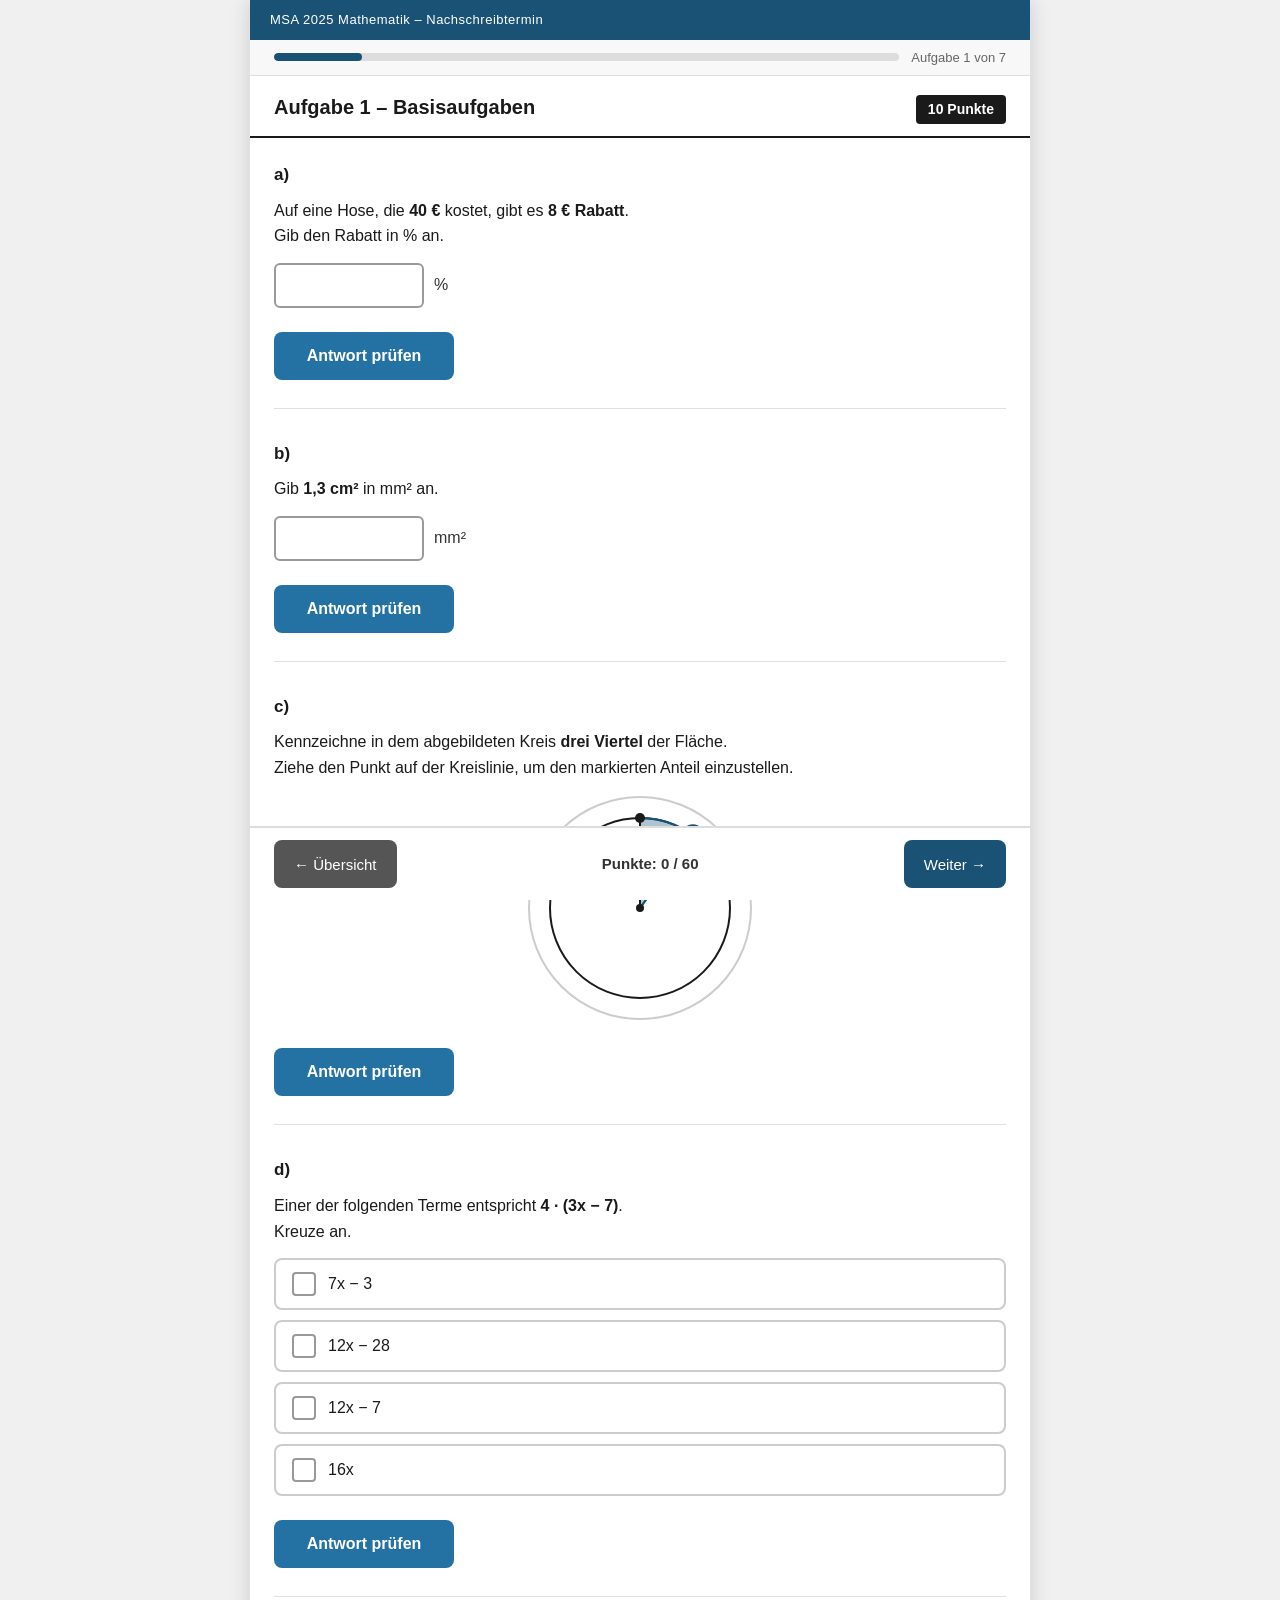
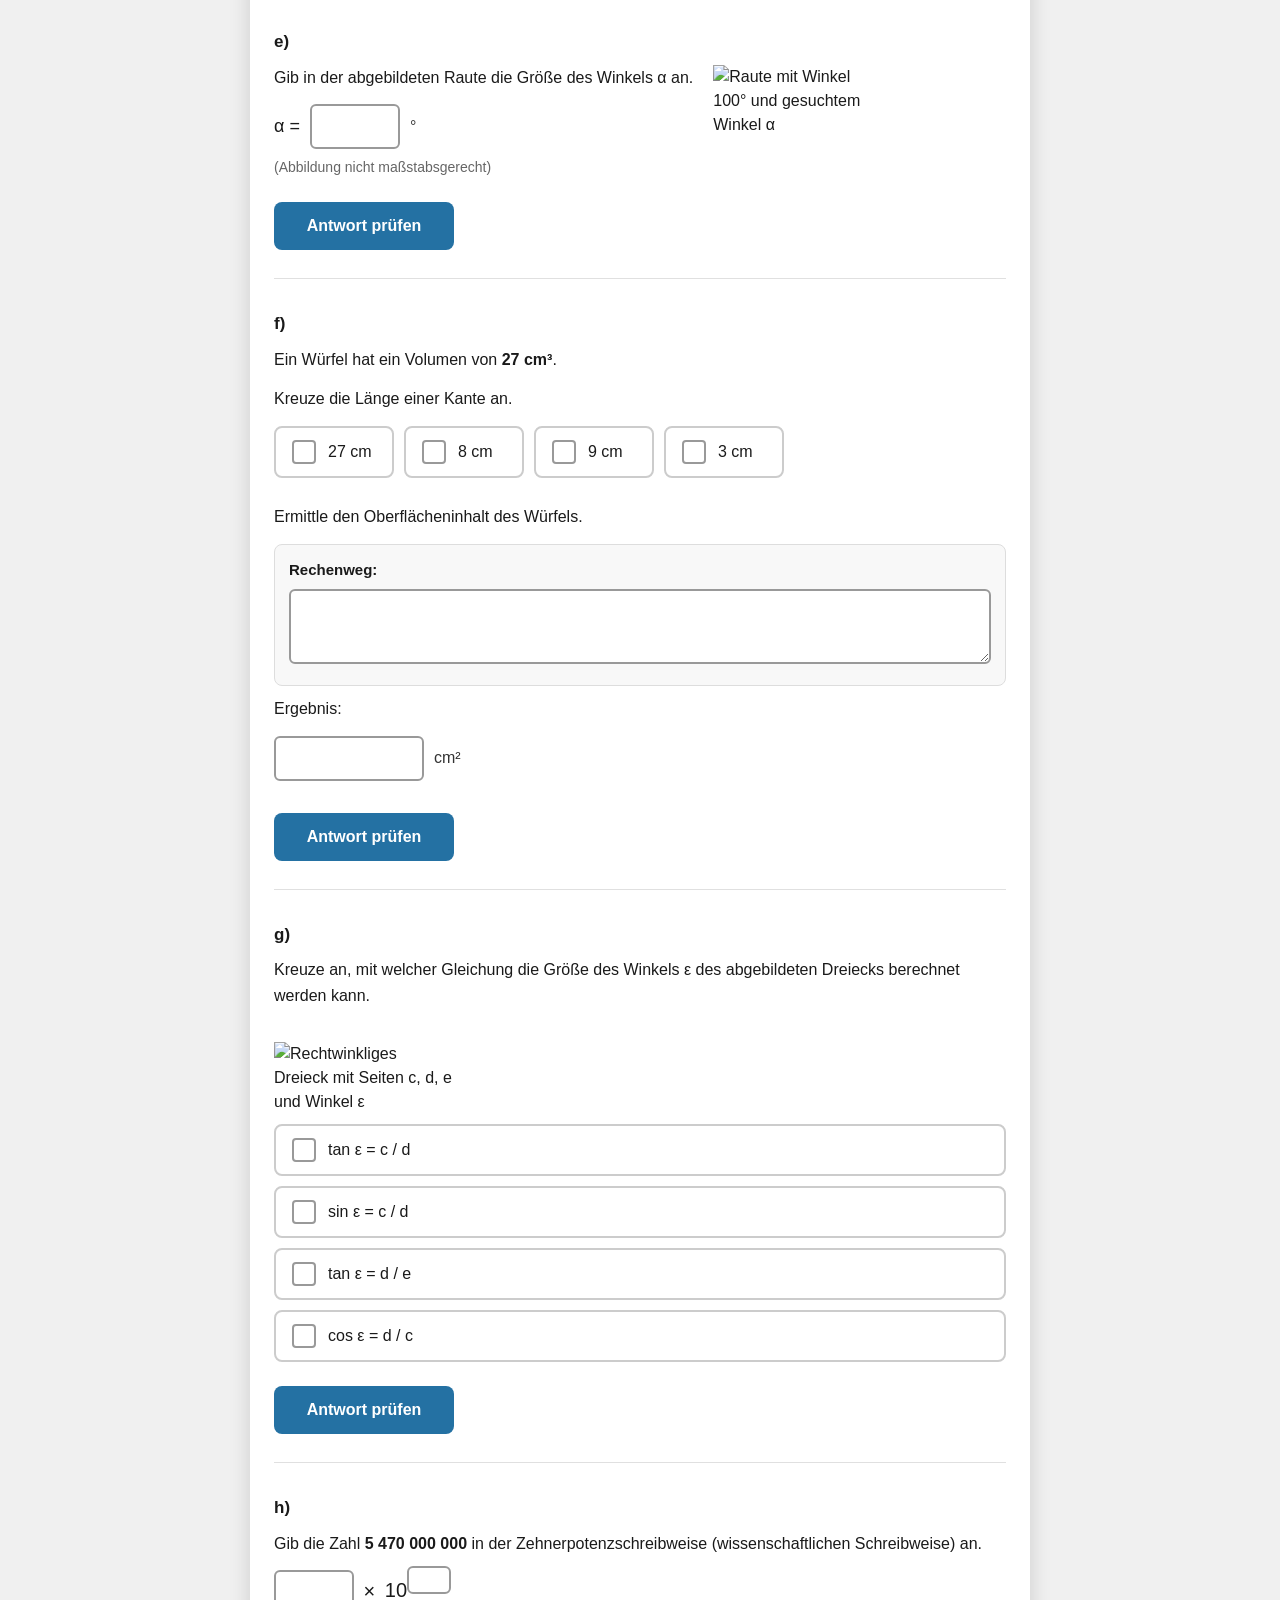
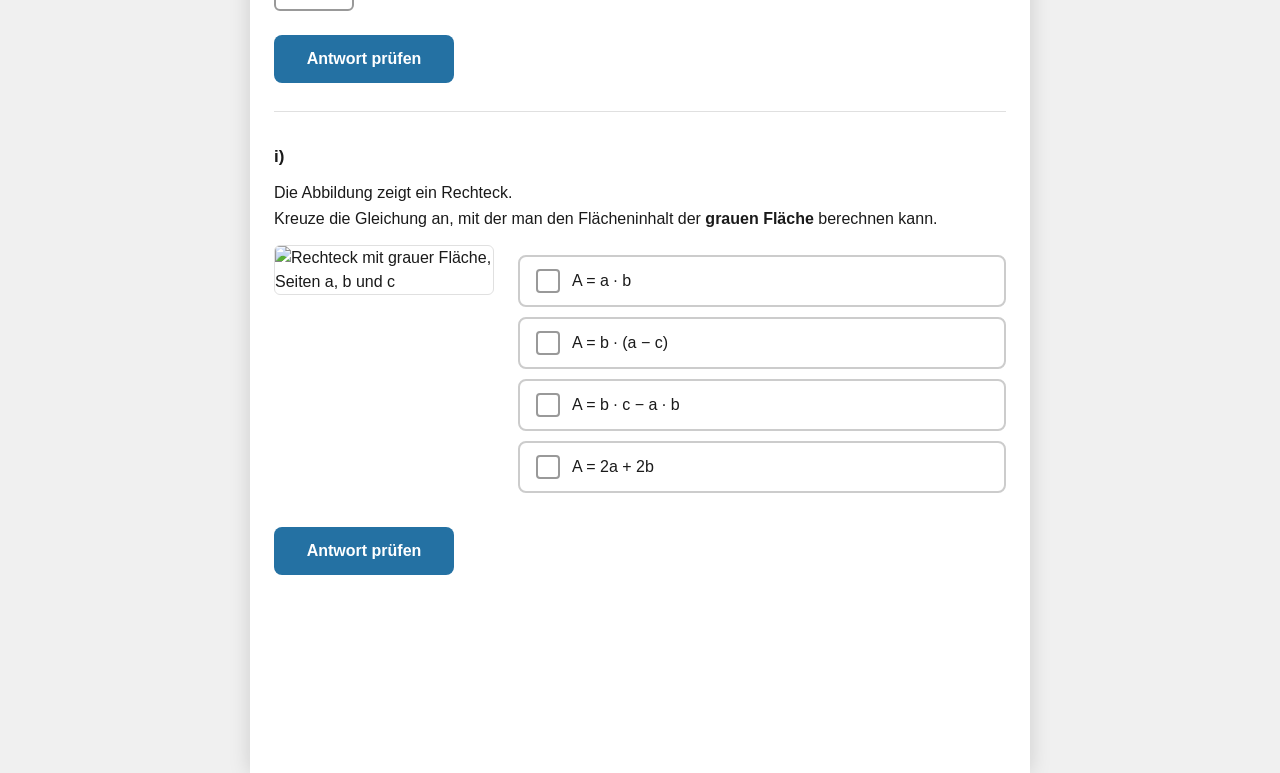
==== aufgabe1.html @ 66c3a1d6 "a1 fix2" ====
<!DOCTYPE html>
<html lang="de">
<head>
  <meta charset="UTF-8">
  <meta name="viewport" content="width=device-width, initial-scale=1.0">
  <meta name="apple-mobile-web-app-capable" content="yes">
  <title>Aufgabe 1 – Basisaufgaben</title>
  <link rel="stylesheet" href="style.css">
  <style>

    /* ── MC inline layout ── */
    .mc-inline {
      display: flex;
      flex-wrap: wrap;
      gap: 10px;
      margin: 10px 0;
    }
    .mc-inline .mc-option {
      flex: 0 0 auto;
      min-width: 120px;
    }

    /* ── 1c interactive circle slicer ── */
    .circle-slicer-wrap {
      display: flex;
      flex-direction: column;
      align-items: center;
      gap: 8px;
      margin: 16px 0;
      -webkit-user-select: none;
      user-select: none;
    }
    .circle-slicer-wrap canvas {
      border: 2px solid #ccc;
      border-radius: 50%;
      cursor: pointer;
      touch-action: none;
    }
    .slicer-readout {
      font-size: 18px;
      font-weight: bold;
      color: #1a5276;
    }

    /* ── Diagram + text side-by-side ── */
    .diagram-inline {
      display: flex;
      align-items: flex-start;
      gap: 20px;
      flex-wrap: wrap;
      margin: 10px 0;
    }
    .diagram-inline .exercise-text {
      flex: 1; min-width: 200px;
    }
    .diagram-inline img {
      max-width: 160px;
      height: auto;
    }

    /* ── Two-part vertical ── */
    .two-part-vert {
      display: flex;
      flex-direction: column;
      gap: 16px;
      margin: 10px 0;
    }

    /* ── Calculation area for 1f ── */
    .calc-area {
      background: #f8f8f8;
      border: 1px solid #ddd;
      border-radius: 8px;
      padding: 14px;
      margin: 10px 0;
    }
    .calc-area p {
      margin-bottom: 8px;
      font-size: 15px;
    }
    .calc-textarea {
      border: 2px solid #999;
      border-radius: 6px;
      padding: 10px 12px;
      font-size: 15px;
      font-family: Arial, sans-serif;
      width: 100%;
      resize: vertical;
      min-height: 70px;
      -webkit-appearance: none;
      transition: border-color 0.2s;
    }
    .calc-textarea.correct   { border-color: #27ae60; background: #f0fff4; }
    .calc-textarea.incorrect { border-color: #c0392b; background: #fff5f5; }

    /* ── Scientific notation with raised exponent ── */
    .sci-row {
      display: flex;
      align-items: flex-start;
      gap: 4px;
      flex-wrap: wrap;
      font-size: 20px;
      margin: 8px 0;
    }
    .sci-base-part {
      display: flex;
      align-items: center;
      gap: 4px;
    }
    .sci-exp-part {
      display: flex;
      align-items: flex-start;
      gap: 0;
      font-size: 20px;
    }
    .sci-exp-part .sci-ten {
      line-height: 1;
      margin-top: 10px;
    }
    .sci-input {
      border: 2px solid #999;
      border-radius: 6px;
      padding: 8px 10px;
      font-size: 18px;
      font-family: Arial, sans-serif;
      width: 80px;
      text-align: center;
      -webkit-appearance: none;
      transition: border-color 0.2s;
    }
    .sci-input.correct   { border-color: #27ae60; background: #f0fff4; }
    .sci-input.incorrect { border-color: #c0392b; background: #fff5f5; }
    .sci-exp-input {
      border: 2px solid #999;
      border-radius: 6px;
      padding: 4px 6px;
      font-size: 14px;
      font-family: Arial, sans-serif;
      width: 44px;
      text-align: center;
      -webkit-appearance: none;
      transition: border-color 0.2s;
      position: relative;
      top: -4px;
    }
    .sci-exp-input.correct   { border-color: #27ae60; background: #f0fff4; }
    .sci-exp-input.incorrect { border-color: #c0392b; background: #fff5f5; }

    /* ── 1i rect diagram with image ── */
    .rect-diagram-wrap {
      display: flex;
      gap: 24px;
      flex-wrap: wrap;
      align-items: flex-start;
      margin: 12px 0;
    }
    .rect-diagram-wrap img {
      max-width: 220px;
      height: auto;
      border: 1px solid #e0e0e0;
      border-radius: 6px;
    }
    .rect-diagram-wrap .mc-options {
      flex: 1;
      min-width: 200px;
    }

  </style>
</head>
<body>
<div class="page">

  <div class="header-bar">
    <span class="header-title">MSA 2025 Mathematik – Nachschreibtermin</span>
  </div>

  <div class="progress-container">
    <div class="progress-bar">
      <div class="progress-fill" style="width: 14%"></div>
    </div>
    <span class="progress-text">Aufgabe 1 von 7</span>
  </div>

  <div class="task-header">
    <h1>Aufgabe 1 – Basisaufgaben</h1>
    <span class="points-badge">10 Punkte</span>
  </div>

  <div class="task-content">

    <!-- ════════════════════════════════════
         1a  Rabatt in %  (1 P)
         ════════════════════════════════════ -->
    <div class="sub-exercise">
      <div class="sub-label">a)</div>
      <p class="exercise-text">
        Auf eine Hose, die <strong>40 €</strong> kostet, gibt es
        <strong>8 € Rabatt</strong>.<br>
        Gib den Rabatt in % an.
      </p>
      <div class="answer-unit-row">
        <input class="unit-input" id="ans-1a" type="text"
               inputmode="decimal" placeholder="" autocomplete="off">
        <span class="unit-label">%</span>
      </div>
      <div style="display:flex; align-items:center; flex-wrap:wrap; gap:8px; margin-top:12px;">
        <button class="submit-btn" onclick="check1a()">Antwort prüfen</button>
        <span class="scored-notice" id="notice-1a"></span>
      </div>
      <div class="feedback-box" id="feedback-1a"></div>
    </div>


    <!-- ════════════════════════════════════
         1b  cm² → mm²  (1 P)
         ════════════════════════════════════ -->
    <div class="sub-exercise">
      <div class="sub-label">b)</div>
      <p class="exercise-text">
        Gib <strong>1,3 cm²</strong> in mm² an.
      </p>
      <div class="answer-unit-row">
        <input class="unit-input" id="ans-1b" type="text"
               inputmode="decimal" placeholder="" autocomplete="off">
        <span class="unit-label">mm²</span>
      </div>
      <div style="display:flex; align-items:center; flex-wrap:wrap; gap:8px; margin-top:12px;">
        <button class="submit-btn" onclick="check1b()">Antwort prüfen</button>
        <span class="scored-notice" id="notice-1b"></span>
      </div>
      <div class="feedback-box" id="feedback-1b"></div>
    </div>


    <!-- ════════════════════════════════════
         1c  3/4 Kreis interaktiv  (1 P)
         Interactive circle slicer
         ════════════════════════════════════ -->
    <div class="sub-exercise">
      <div class="sub-label">c)</div>
      <p class="exercise-text">
        Kennzeichne in dem abgebildeten Kreis
        <strong>drei Viertel</strong> der Fläche.<br>
        Ziehe den Punkt auf der Kreislinie, um den
        markierten Anteil einzustellen.
      </p>

      <div class="circle-slicer-wrap">
        <canvas id="slicer-canvas" width="220" height="220"></canvas>
        
      </div>

      <div style="display:flex; align-items:center; flex-wrap:wrap; gap:8px; margin-top:12px;">
        <button class="submit-btn" onclick="check1c()">Antwort prüfen</button>
        <span class="scored-notice" id="notice-1c"></span>
      </div>
      <div class="feedback-box" id="feedback-1c"></div>
    </div>


    <!-- ════════════════════════════════════
         1d  Term ausmultiplizieren  (1 P)
         ════════════════════════════════════ -->
    <div class="sub-exercise">
      <div class="sub-label">d)</div>
      <p class="exercise-text">
        Einer der folgenden Terme entspricht
        <strong>4 · (3x − 7)</strong>.<br>
        Kreuze an.
      </p>
      <div class="mc-options" id="mc-1d">
        <div class="mc-option" data-val="A" onclick="selectMC('1d', this)">
          <div class="mc-checkbox" id="cb-1d-A"></div>
          <span>7x − 3</span>
        </div>
        <div class="mc-option" data-val="B" onclick="selectMC('1d', this)">
          <div class="mc-checkbox" id="cb-1d-B"></div>
          <span>12x − 28</span>
        </div>
        <div class="mc-option" data-val="C" onclick="selectMC('1d', this)">
          <div class="mc-checkbox" id="cb-1d-C"></div>
          <span>12x − 7</span>
        </div>
        <div class="mc-option" data-val="D" onclick="selectMC('1d', this)">
          <div class="mc-checkbox" id="cb-1d-D"></div>
          <span>16x</span>
        </div>
      </div>
      <div style="display:flex; align-items:center; flex-wrap:wrap; gap:8px; margin-top:12px;">
        <button class="submit-btn" onclick="check1d()">Antwort prüfen</button>
        <span class="scored-notice" id="notice-1d"></span>
      </div>
      <div class="feedback-box" id="feedback-1d"></div>
    </div>


    <!-- ════════════════════════════════════
         1e  Winkel in der Raute  (1 P)
         Image: raute.png
         ════════════════════════════════════ -->
    <div class="sub-exercise">
      <div class="sub-label">e)</div>

      <div class="diagram-inline">
        <div>
          <p class="exercise-text">
            Gib in der abgebildeten Raute die Größe
            des Winkels α an.
          </p>
          <div class="answer-unit-row">
            <span style="font-size:18px;">α =</span>
            <input class="unit-input" id="ans-1e" type="text"
                   inputmode="decimal" placeholder=""
                   style="width:90px;" autocomplete="off">
            <span class="unit-label">°</span>
          </div>
          <p class="text-small">(Abbildung nicht maßstabsgerecht)</p>
        </div>
        <img src="images/raute.png"
             alt="Raute mit Winkel 100° und gesuchtem Winkel α">
      </div>

      <div style="display:flex; align-items:center; flex-wrap:wrap; gap:8px; margin-top:12px;">
        <button class="submit-btn" onclick="check1e()">Antwort prüfen</button>
        <span class="scored-notice" id="notice-1e"></span>
      </div>
      <div class="feedback-box" id="feedback-1e"></div>
    </div>


    <!-- ════════════════════════════════════
         1f  Würfel: Kante + Oberfläche  (2 P)
         Now with dedicated calculation area
         ════════════════════════════════════ -->
    <div class="sub-exercise">
      <div class="sub-label">f)</div>
      <p class="exercise-text">
        Ein Würfel hat ein Volumen von <strong>27 cm³</strong>.
      </p>

      <div class="two-part-vert">
        <div>
          <p class="exercise-text">
            Kreuze die Länge einer Kante an.
          </p>
          <div class="mc-inline" id="mc-1f-edge">
            <div class="mc-option" data-val="27" onclick="selectMC('1f-edge', this)">
              <div class="mc-checkbox" id="cb-1f-edge-27"></div>
              <span>27 cm</span>
            </div>
            <div class="mc-option" data-val="8" onclick="selectMC('1f-edge', this)">
              <div class="mc-checkbox" id="cb-1f-edge-8"></div>
              <span>8 cm</span>
            </div>
            <div class="mc-option" data-val="9" onclick="selectMC('1f-edge', this)">
              <div class="mc-checkbox" id="cb-1f-edge-9"></div>
              <span>9 cm</span>
            </div>
            <div class="mc-option" data-val="3" onclick="selectMC('1f-edge', this)">
              <div class="mc-checkbox" id="cb-1f-edge-3"></div>
              <span>3 cm</span>
            </div>
          </div>
        </div>

        <div>
          <p class="exercise-text">
            Ermittle den Oberflächeninhalt des Würfels.
          </p>

          <div class="calc-area">
            <p><strong>Rechenweg:</strong></p>
            <textarea class="calc-textarea" id="ans-1f-calc"
                      rows="3"></textarea>
          </div>

          <p class="exercise-text mt-8">Ergebnis:</p>
          <div class="answer-unit-row">
            <input class="unit-input" id="ans-1f-surface" type="text"
                   inputmode="decimal" placeholder="" autocomplete="off">
            <span class="unit-label">cm²</span>
          </div>
        </div>
      </div>

      <div style="display:flex; align-items:center; flex-wrap:wrap; gap:8px; margin-top:12px;">
        <button class="submit-btn" onclick="check1f()">Antwort prüfen</button>
        <span class="scored-notice" id="notice-1f"></span>
      </div>
      <div class="feedback-box" id="feedback-1f"></div>
    </div>


    <!-- ════════════════════════════════════
         1g  Trigonometrie MC  (1 P)
         Image: triangle1.png
         ════════════════════════════════════ -->
    <div class="sub-exercise">
      <div class="sub-label">g)</div>

      <div class="diagram-inline">
        <div>
          <p class="exercise-text">
            Kreuze an, mit welcher Gleichung die Größe
            des Winkels ε des abgebildeten Dreiecks
            berechnet werden kann.
          </p>
        </div>
        <img src="images/triangle1.png"
             alt="Rechtwinkliges Dreieck mit Seiten c, d, e und Winkel ε"
             style="max-width:180px;">
      </div>

      <div class="mc-options" id="mc-1g">
        <div class="mc-option" data-val="A" onclick="selectMC('1g', this)">
          <div class="mc-checkbox" id="cb-1g-A"></div>
          <span>tan ε = c / d</span>
        </div>
        <div class="mc-option" data-val="B" onclick="selectMC('1g', this)">
          <div class="mc-checkbox" id="cb-1g-B"></div>
          <span>sin ε = c / d</span>
        </div>
        <div class="mc-option" data-val="C" onclick="selectMC('1g', this)">
          <div class="mc-checkbox" id="cb-1g-C"></div>
          <span>tan ε = d / e</span>
        </div>
        <div class="mc-option" data-val="D" onclick="selectMC('1g', this)">
          <div class="mc-checkbox" id="cb-1g-D"></div>
          <span>cos ε = d / c</span>
        </div>
      </div>

      <div style="display:flex; align-items:center; flex-wrap:wrap; gap:8px; margin-top:12px;">
        <button class="submit-btn" onclick="check1g()">Antwort prüfen</button>
        <span class="scored-notice" id="notice-1g"></span>
      </div>
      <div class="feedback-box" id="feedback-1g"></div>
    </div>


    <!-- ════════════════════════════════════
         1h  Zehnerpotenzschreibweise  (1 P)
         Raised exponent layout, no hint text
         ════════════════════════════════════ -->
    <div class="sub-exercise">
      <div class="sub-label">h)</div>
      <p class="exercise-text">
        Gib die Zahl <strong>5 470 000 000</strong> in der
        Zehnerpotenzschreibweise
        (wissenschaftlichen Schreibweise) an.
      </p>

      <div class="sci-row">
        <div class="sci-base-part">
          <input class="sci-input" id="ans-1h-base" type="text"
                 inputmode="decimal" placeholder=""
                 autocomplete="off">
          <span style="font-size:20px;">&nbsp;×&nbsp;</span>
        </div>
        <div class="sci-exp-part">
          <span class="sci-ten" style="font-size:20px;">10</span>
          <input class="sci-exp-input" id="ans-1h-exp" type="text"
                 inputmode="numeric" placeholder=""
                 autocomplete="off">
        </div>
      </div>

      <div style="display:flex; align-items:center; flex-wrap:wrap; gap:8px; margin-top:12px;">
        <button class="submit-btn" onclick="check1h()">Antwort prüfen</button>
        <span class="scored-notice" id="notice-1h"></span>
      </div>
      <div class="feedback-box" id="feedback-1h"></div>
    </div>


    <!-- ════════════════════════════════════
         1i  Graue Fläche MC  (1 P)
         Image: rechteck1.png
         ════════════════════════════════════ -->
    <div class="sub-exercise">
      <div class="sub-label">i)</div>
      <p class="exercise-text">
        Die Abbildung zeigt ein Rechteck.<br>
        Kreuze die Gleichung an, mit der man den Flächeninhalt
        der <strong>grauen Fläche</strong> berechnen kann.
      </p>

      <div class="rect-diagram-wrap">
        <img src="images/rechteck1.png"
             alt="Rechteck mit grauer Fläche, Seiten a, b und c">

        <div class="mc-options" id="mc-1i" style="flex:1; min-width:200px;">
          <div class="mc-option" data-val="A" onclick="selectMC('1i', this)">
            <div class="mc-checkbox" id="cb-1i-A"></div>
            <span>A = a · b</span>
          </div>
          <div class="mc-option" data-val="B" onclick="selectMC('1i', this)">
            <div class="mc-checkbox" id="cb-1i-B"></div>
            <span>A = b · (a − c)</span>
          </div>
          <div class="mc-option" data-val="C" onclick="selectMC('1i', this)">
            <div class="mc-checkbox" id="cb-1i-C"></div>
            <span>A = b · c − a · b</span>
          </div>
          <div class="mc-option" data-val="D" onclick="selectMC('1i', this)">
            <div class="mc-checkbox" id="cb-1i-D"></div>
            <span>A = 2a + 2b</span>
          </div>
        </div>
      </div>

      <div style="display:flex; align-items:center; flex-wrap:wrap; gap:8px; margin-top:12px;">
        <button class="submit-btn" onclick="check1i()">Antwort prüfen</button>
        <span class="scored-notice" id="notice-1i"></span>
      </div>
      <div class="feedback-box" id="feedback-1i"></div>
    </div>

  </div><!-- /task-content -->

  <div class="nav-footer">
    <button class="nav-btn" onclick="navigateTo('index.html')">← Übersicht</button>
    <span class="score-display">Punkte: 0 / 60</span>
    <button class="nav-btn next" onclick="navigateTo('aufgabe2.html')">Weiter →</button>
  </div>

</div><!-- /page -->

<script src="exam.js"></script>
<script>
/* ══════════════════════════════════════════
   Aufgabe 1 – Basisaufgaben  (10 Punkte)
   ══════════════════════════════════════════ */

let state = ExamState.load();
function saveAndRefresh() { ExamState.save(state); updateScoreDisplay(); }

/* ── Generic MC handler with persistence ── */
const mcSelections = {};

function selectMC(groupId, el) {
  const container = el.closest('.mc-options, .mc-inline');
  container.querySelectorAll('.mc-option').forEach(o => {
    o.classList.remove('selected','correct','incorrect');
    const cb = o.querySelector('.mc-checkbox');
    if (cb) cb.textContent = '';
  });
  el.classList.add('selected');
  const cb = el.querySelector('.mc-checkbox');
  if (cb) cb.textContent = '✓';
  mcSelections[groupId] = el.dataset.val;
  saveCustom(`mc-${groupId}`, el.dataset.val);
}

function restoreMC(groupId) {
  const val = loadCustom(`mc-${groupId}`);
  if (!val) return;
  mcSelections[groupId] = val;
  const container = document.getElementById(`mc-${groupId}`);
  if (!container) return;
  container.querySelectorAll('.mc-option').forEach(o => {
    if (o.dataset.val === val) {
      o.classList.add('selected');
      const cb = o.querySelector('.mc-checkbox');
      if (cb) cb.textContent = '✓';
    }
  });
}

function checkMC(groupId, correctVal, subId, maxPoints, hintText) {
  if (!mcSelections[groupId]) {
    alert('Bitte wähle eine Antwort aus.');
    return;
  }
  const ok = (mcSelections[groupId] === correctVal);
  const container = document.getElementById(`mc-${groupId}`);
  container.querySelectorAll('.mc-option').forEach(o => {
    o.classList.remove('correct','incorrect');
    if (o.dataset.val === correctVal) o.classList.add('correct');
    else if (o.dataset.val === mcSelections[groupId] && !ok)
      o.classList.add('incorrect');
  });
  state = recordScore(subId, maxPoints, ok, state);
  showFeedback(subId, ok, ok ? '' : hintText);
  updateNotice(subId);
  saveAndRefresh();
}


/* ══════════════════════════════════════════
   1c  Interactive Circle Slicer
   ══════════════════════════════════════════ */

const canvas = document.getElementById('slicer-canvas');
const ctx = canvas.getContext('2d');
const CX = 110, CY = 110, CR = 90;

// Angle in radians (0 = top = -π/2)
// We store angle clockwise from top as a fraction of 2π
let sliceFraction = loadCustom('slicer-fraction');
if (sliceFraction === undefined || sliceFraction === null) {
  sliceFraction = 0.1; // start at 10%
}

function angleFromFraction(f) {
  // 0 at top (-π/2), going clockwise
  return -Math.PI / 2 + f * 2 * Math.PI;
}

function fractionFromAngle(a) {
  // Convert angle back to fraction (0=top, clockwise positive)
  let f = (a + Math.PI / 2) / (2 * Math.PI);
  if (f < 0) f += 1;
  if (f > 1) f -= 1;
  return f;
}

function drawSlicer() {
  ctx.clearRect(0, 0, 220, 220);

  // White circle
  ctx.beginPath();
  ctx.arc(CX, CY, CR, 0, 2 * Math.PI);
  ctx.fillStyle = 'white';
  ctx.fill();
  ctx.strokeStyle = '#1a1a1a';
  ctx.lineWidth = 2;
  ctx.stroke();

  // Coloured slice (clockwise from top)
  const startAngle = -Math.PI / 2;
  const endAngle = angleFromFraction(sliceFraction);

  ctx.beginPath();
  ctx.moveTo(CX, CY);
  ctx.arc(CX, CY, CR, startAngle, endAngle, false);
  ctx.closePath();
  ctx.fillStyle = 'rgba(26, 82, 118, 0.35)';
  ctx.fill();
  ctx.strokeStyle = '#1a5276';
  ctx.lineWidth = 2;
  ctx.stroke();

  // Line from centre to top (fixed)
  ctx.beginPath();
  ctx.moveTo(CX, CY);
  ctx.lineTo(CX, CY - CR);
  ctx.strokeStyle = '#1a1a1a';
  ctx.lineWidth = 2;
  ctx.stroke();

  // Line from centre to handle point
  const hx = CX + CR * Math.cos(endAngle);
  const hy = CY + CR * Math.sin(endAngle);
  ctx.beginPath();
  ctx.moveTo(CX, CY);
  ctx.lineTo(hx, hy);
  ctx.strokeStyle = '#1a5276';
  ctx.lineWidth = 2;
  ctx.stroke();

  // Handle dot
  ctx.beginPath();
  ctx.arc(hx, hy, 12, 0, 2 * Math.PI);
  ctx.fillStyle = '#1a5276';
  ctx.fill();
  ctx.strokeStyle = 'white';
  ctx.lineWidth = 2;
  ctx.stroke();

  // Centre dot
  ctx.beginPath();
  ctx.arc(CX, CY, 4, 0, 2 * Math.PI);
  ctx.fillStyle = '#1a1a1a';
  ctx.fill();

  // Top dot
  ctx.beginPath();
  ctx.arc(CX, CY - CR, 5, 0, 2 * Math.PI);
  ctx.fillStyle = '#1a1a1a';
  ctx.fill();

  // Update readout
  const pct = Math.round(sliceFraction * 100);
  document.getElementById('slicer-readout').textContent = pct + ' %';
}

function handleSlicerMove(clientX, clientY) {
  const rect = canvas.getBoundingClientRect();
  const x = clientX - rect.left - CX;
  const y = clientY - rect.top - CY;
  const angle = Math.atan2(y, x);
  sliceFraction = fractionFromAngle(angle);
  // Snap to nearest 5%
  sliceFraction = Math.round(sliceFraction * 20) / 20;
  if (sliceFraction <= 0) sliceFraction = 0.05;
  if (sliceFraction > 1) sliceFraction = 1;
  saveCustom('slicer-fraction', sliceFraction);
  drawSlicer();
}

let isDragging = false;

canvas.addEventListener('mousedown', (e) => {
  isDragging = true;
  handleSlicerMove(e.clientX, e.clientY);
});
canvas.addEventListener('mousemove', (e) => {
  if (isDragging) handleSlicerMove(e.clientX, e.clientY);
});
document.addEventListener('mouseup', () => { isDragging = false; });

canvas.addEventListener('touchstart', (e) => {
  isDragging = true;
  const t = e.touches[0];
  handleSlicerMove(t.clientX, t.clientY);
  e.preventDefault();
}, { passive: false });
canvas.addEventListener('touchmove', (e) => {
  if (isDragging) {
    const t = e.touches[0];
    handleSlicerMove(t.clientX, t.clientY);
  }
  e.preventDefault();
}, { passive: false });
canvas.addEventListener('touchend', () => { isDragging = false; });

drawSlicer();


/* ── 1a ── */
function check1a() {
  const ok = numericCheck(document.getElementById('ans-1a').value, 20, 0.5);
  clearInputStyle('ans-1a');
  applyInputStyle('ans-1a', ok);
  state = recordScore('1a', 1, ok, state);
  showFeedback('1a', ok, ok ? '' :
    'Prozentsatz = Rabatt ÷ Gesamtpreis × 100. Also: 8 ÷ 40 × 100 = ?');
  updateNotice('1a'); saveAndRefresh();
}

/* ── 1b ── */
function check1b() {
  const ok = numericCheck(document.getElementById('ans-1b').value, 130, 0.5);
  clearInputStyle('ans-1b');
  applyInputStyle('ans-1b', ok);
  state = recordScore('1b', 1, ok, state);
  showFeedback('1b', ok, ok ? '' :
    '1 cm² = 100 mm² (nicht 10!). Also: 1,3 × 100 = ?');
  updateNotice('1b'); saveAndRefresh();
}

/* ── 1c  Circle slicer ── */
function check1c() {
  // 75% = 3/4
  const pct = Math.round(sliceFraction * 100);
  const ok = (pct === 75);

  state = recordScore('1c', 1, ok, state);

  const fb = document.getElementById('feedback-1c');
  fb.classList.add('show');
  if (ok) {
    fb.className = 'feedback-box show correct';
    fb.innerHTML = '<span class="feedback-icon">✅</span>' +
      '<strong>Richtig!</strong> 75 % = drei Viertel. (1/1 Punkt)';
  } else {
    fb.className = 'feedback-box show incorrect';
    fb.innerHTML = '<span class="feedback-icon">❌</span>' +
      '<strong>Leider falsch.</strong> Du hast ' + pct + ' % markiert.' +
      '<div class="hint-text">💡 Drei Viertel = 3/4 = 75 %. ' +
      'Ziehe den Punkt, bis die Anzeige 75 % zeigt.</div>';
  }

  updateNotice('1c'); saveAndRefresh();
}

/* ── 1d ── */
function check1d() {
  checkMC('1d', 'B', '1d', 1,
    'Multipliziere aus: 4 · 3x = 12x und 4 · (−7) = −28. ' +
    'Also: 4 · (3x − 7) = 12x − 28.');
}

/* ── 1e ── */
function check1e() {
  const ok = numericCheck(document.getElementById('ans-1e').value, 80, 0.5);
  clearInputStyle('ans-1e');
  applyInputStyle('ans-1e', ok);
  state = recordScore('1e', 1, ok, state);
  showFeedback('1e', ok, ok ? '' :
    'In einer Raute sind gegenüberliegende Winkel gleich groß. ' +
    'Benachbarte Winkel ergänzen sich zu 180°: α + 100° = 180°.');
  updateNotice('1e'); saveAndRefresh();
}

/* ── 1f  Kante + Oberfläche with calc check ── */
function check1f() {
  const edgeOk = (mcSelections['1f-edge'] === '3');
  const surfVal = parseNum(document.getElementById('ans-1f-surface').value);
  const surfOk = Math.abs(surfVal - 54) < 0.5;

  // Check calculation text
  const calcText = document.getElementById('ans-1f-calc').value;
  const calcEl = document.getElementById('ans-1f-calc');
  calcEl.classList.remove('correct', 'incorrect');

  // Calc should contain: formula reference (6, a², 9, 54)
  const ct = calcText.toLowerCase().replace(/\s/g, '');
  const hasFormula = ct.includes('6') && (ct.includes('9') || ct.includes('3²') || ct.includes('3^2'));
  const hasResult = ct.includes('54');
  const calcOk = calcText.trim().length > 5 && hasFormula && hasResult;

  calcEl.classList.add(calcOk ? 'correct' : 'incorrect');

  // MC visual
  const container = document.getElementById('mc-1f-edge');
  container.querySelectorAll('.mc-option').forEach(o => {
    o.classList.remove('correct','incorrect');
    if (o.dataset.val === '3') o.classList.add('correct');
    else if (o.dataset.val === mcSelections['1f-edge'] && !edgeOk)
      o.classList.add('incorrect');
  });

  clearInputStyle('ans-1f-surface');
  applyInputStyle('ans-1f-surface', surfOk);

  // Scoring: 1 P edge, 1 P surface (calc + result)
  // Surface point only if both calc and result are correct
  const surfPoint = (surfOk && calcOk) ? 1 : (surfOk ? 1 : 0);
  const earned = (edgeOk ? 1 : 0) + surfPoint;

  state = recordPartialScore('1f', earned, 2, state);

  const fb = document.getElementById('feedback-1f');
  fb.classList.add('show');
  if (edgeOk && surfOk) {
    fb.className = 'feedback-box show correct';
    fb.innerHTML = '<span class="feedback-icon">✅</span>' +
      '<strong>Richtig!</strong> (2/2 Punkte)';
    if (!calcOk) {
      fb.innerHTML += '<div class="hint-text">⚠️ Dein Ergebnis stimmt, ' +
        'aber der Rechenweg sollte die Formel O = 6 · a² enthalten.</div>';
    }
  } else {
    const hints = [];
    if (!edgeOk) hints.push('V = a³ → a = ∛27 = 3 cm.');
    if (!surfOk) hints.push('Oberfläche = 6 · a² = 6 · 3² = 6 · 9 = 54 cm².');
    if (!calcOk && surfOk) hints.push('Notiere deinen Rechenweg: O = 6 · a² = 6 · 9 = 54.');
    fb.className = 'feedback-box show incorrect';
    fb.innerHTML = `<span class="feedback-icon">⚠️</span>
      <strong>${earned}/2 Punkte.</strong>
      <div class="hint-text">💡 ${hints.join('<br>')}</div>`;
  }
  updateNotice('1f'); saveAndRefresh();
}

/* ── 1g ── */
function check1g() {
  checkMC('1g', 'C', '1g', 1,
    'Im rechtwinkligen Dreieck: tan(ε) = Gegenkathete / Ankathete. ' +
    'Die Gegenkathete von ε ist d, die Ankathete ist e. ' +
    'Also: tan ε = d / e.');
}

/* ── 1h  Scientific notation ── */
function check1h() {
  const baseVal = parseNum(document.getElementById('ans-1h-base').value);
  const expVal = parseNum(document.getElementById('ans-1h-exp').value);

  // 5 470 000 000 = 5.47 × 10^9
  const userResult = baseVal * Math.pow(10, expVal);
  const ok = !isNaN(baseVal) && !isNaN(expVal) &&
             Math.abs(userResult - 5470000000) < 1000 &&
             baseVal >= 1 && baseVal < 10;

  clearInputStyle('ans-1h-base');
  document.getElementById('ans-1h-exp').classList.remove('correct','incorrect');
  applyInputStyle('ans-1h-base', ok);
  document.getElementById('ans-1h-exp').classList.add(ok ? 'correct' : 'incorrect');

  state = recordScore('1h', 1, ok, state);

  showFeedback('1h', ok, ok ? '' :
    'Schiebe das Komma so, dass eine Zahl zwischen 1 und 10 entsteht. ' +
    'Zähle dann, wie viele Stellen das Komma gewandert ist – das ist der Exponent.');

  updateNotice('1h'); saveAndRefresh();
}

/* ── 1i ── */
function check1i() {
  checkMC('1i', 'B', '1i', 1,
    'Die graue Fläche = gesamtes Rechteck minus weiße Fläche. ' +
    'Gesamtes Rechteck: a · b. Weiße Fläche: c · b. ' +
    'Grau = a·b − c·b = b·(a − c).');
}


/* ── Restore everything on page load ── */
(function init() {
  ['1d','1f-edge','1g','1i'].forEach(id => restoreMC(id));
  ['1a','1b','1c','1d','1e','1f','1g','1h','1i'].forEach(id => updateNotice(id));
  updateScoreDisplay();
})();
</script>
</body>
</html>
---- style.css ----
/* ============================================
   MSA 2025 – Shared Styles
   iPad-optimized, exam aesthetic
   ============================================ */

* {
  box-sizing: border-box;
  margin: 0;
  padding: 0;
  -webkit-tap-highlight-color: transparent;
}

body {
  font-family: Arial, Helvetica, sans-serif;
  font-size: 16px;
  line-height: 1.5;
  background: #f0f0f0;
  color: #1a1a1a;
  min-height: 100vh;
}

.page {
  max-width: 780px;
  margin: 0 auto;
  background: white;
  min-height: 100vh;
  padding-bottom: 40px;
  box-shadow: 0 0 20px rgba(0,0,0,0.15);
}

/* Header */
.header-bar {
  background: #1a5276;
  color: white;
  padding: 10px 20px;
  font-size: 13px;
  letter-spacing: 0.5px;
}

.task-header {
  padding: 16px 24px 12px;
  border-bottom: 2px solid #1a1a1a;
  display: flex;
  justify-content: space-between;
  align-items: baseline;
}
.task-header h1 { font-size: 20px; font-weight: bold; }
.task-header .points-badge {
  background: #1a1a1a; color: white;
  padding: 4px 12px; border-radius: 4px;
  font-size: 14px; font-weight: bold;
}

/* Progress */
.progress-container {
  padding: 8px 24px;
  background: #f8f8f8;
  border-bottom: 1px solid #ddd;
  display: flex; align-items: center; gap: 12px;
}
.progress-bar {
  flex: 1; height: 8px; background: #ddd;
  border-radius: 4px; overflow: hidden;
}
.progress-fill {
  height: 100%; background: #1a5276;
  border-radius: 4px; transition: width 0.3s ease;
}
.progress-text { font-size: 13px; color: #666; white-space: nowrap; }

/* Task content */
.task-content { padding: 24px; }

/* Sub-exercise */
.sub-exercise {
  margin-bottom: 32px; padding-bottom: 28px;
  border-bottom: 1px solid #e0e0e0;
}
.sub-exercise:last-child { border-bottom: none; }
.sub-label { font-weight: bold; font-size: 17px; margin-bottom: 10px; }
.sub-label .star-label {
  font-size: 13px; color: #888; font-style: italic; margin-left: 4px;
}
.exercise-text { font-size: 16px; margin-bottom: 14px; line-height: 1.6; }

/* Inputs */
.answer-input {
  border: 2px solid #999; border-radius: 6px;
  padding: 10px 14px; font-size: 18px;
  font-family: Arial, sans-serif;
  width: 100%; max-width: 300px; display: block;
  margin: 8px 0; -webkit-appearance: none;
  transition: border-color 0.2s;
}
.answer-input:focus { outline: none; border-color: #2471a3; }
.answer-input.correct   { border-color: #27ae60; background: #f0fff4; }
.answer-input.incorrect { border-color: #c0392b; background: #fff5f5; }

.unit-input {
  border: 2px solid #999; border-radius: 6px;
  padding: 10px 14px; font-size: 18px;
  font-family: Arial, sans-serif; width: 150px;
  -webkit-appearance: none; transition: border-color 0.2s;
}
.unit-input.correct   { border-color: #27ae60; background: #f0fff4; }
.unit-input.incorrect { border-color: #c0392b; background: #fff5f5; }

.unit-label { font-size: 16px; color: #333; }
.answer-unit-row {
  display: flex; align-items: center;
  gap: 10px; flex-wrap: wrap; margin: 8px 0;
}

.input-hint {
  font-size: 13px; color: #666;
  margin-top: 4px; font-style: italic;
}

/* MC options */
.mc-options { display: flex; flex-direction: column; gap: 10px; margin: 10px 0; }
.mc-option {
  display: flex; align-items: center; gap: 12px;
  padding: 12px 16px; border: 2px solid #ccc;
  border-radius: 8px; cursor: pointer; font-size: 16px;
  transition: border-color 0.2s, background 0.2s;
  -webkit-user-select: none; user-select: none;
}
.mc-option:active { background: #f0f0f0; }
.mc-option.selected { border-color: #2471a3; background: #eaf4fb; }
.mc-option.correct  { border-color: #27ae60; background: #f0fff4; }
.mc-option.incorrect{ border-color: #c0392b; background: #fff5f5; }
.mc-checkbox {
  width: 24px; height: 24px; border: 2px solid #999;
  border-radius: 4px; display: flex; align-items: center;
  justify-content: center; flex-shrink: 0; font-size: 16px;
}

/* Submit button */
.submit-btn {
  background: #2471a3; color: white; border: none;
  border-radius: 8px; padding: 13px 28px; font-size: 16px;
  font-family: Arial, sans-serif; font-weight: bold;
  cursor: pointer; margin-top: 12px;
  min-width: 180px; min-height: 48px;
  transition: background 0.2s; -webkit-appearance: none;
}
.submit-btn:active { background: #1a5276; }

/* Feedback */
.feedback-box {
  margin-top: 12px; padding: 12px 16px;
  border-radius: 8px; font-size: 15px;
  line-height: 1.5; display: none;
}
.feedback-box.show { display: block; }
.feedback-box.correct {
  background: #eafaf1; border: 2px solid #27ae60; color: #1e8449;
}
.feedback-box.incorrect {
  background: #fdedec; border: 2px solid #c0392b; color: #922b21;
}
.feedback-icon { font-size: 18px; margin-right: 6px; }
.hint-text { margin-top: 6px; font-style: italic; color: #666; }

/* scored-notice */
.scored-notice {
  display: inline-block; font-size: 13px;
  color: #888; font-style: italic; margin-left: 8px;
}
.scored-notice.earned     { color: #27ae60; font-weight: bold; }
.scored-notice.not-earned { color: #c0392b; }

/* Diagram container */
.diagram-container {
  margin: 12px 0; display: flex; justify-content: center;
}
.diagram-container svg { max-width: 100%; height: auto; }

/* Nav footer */
.nav-footer {
  position: sticky; bottom: 0; background: white;
  border-top: 2px solid #ddd; padding: 12px 24px;
  display: flex; justify-content: space-between;
  align-items: center; gap: 12px;
}
.nav-btn {
  background: #555; color: white; border: none;
  border-radius: 8px; padding: 12px 20px; font-size: 15px;
  font-family: Arial, sans-serif; cursor: pointer;
  min-height: 48px; min-width: 100px; -webkit-appearance: none;
}
.nav-btn:active { background: #333; }
.nav-btn.next { background: #1a5276; }
.nav-btn.next:active { background: #0e3a56; }
.score-display {
  font-size: 15px; font-weight: bold;
  color: #333; text-align: center;
}

/* Cover page */
.cover-page {
  max-width: 780px; margin: 0 auto;
  background: white; min-height: 100vh;
  box-shadow: 0 0 20px rgba(0,0,0,0.15);
}
.cover-content { padding: 30px 28px; }
.cover-content h1 {
  font-size: 24px; text-align: center; margin-bottom: 6px;
}
.cover-content h2 {
  font-size: 18px; text-align: center;
  margin-bottom: 20px; color: #444;
}
.cover-meta {
  text-align: center; color: #555;
  margin-bottom: 24px; font-size: 15px;
}
.info-box {
  border: 2px solid #1a1a1a; border-radius: 4px;
  padding: 16px 20px; margin-bottom: 24px; background: #fafafa;
}
.info-box h3 {
  margin-bottom: 10px; font-size: 15px;
  text-transform: uppercase; letter-spacing: 0.5px;
}
.info-box ul { padding-left: 20px; }
.info-box li { margin-bottom: 6px; font-size: 15px; }

.name-field {
  display: flex; align-items: center; gap: 10px;
  flex-wrap: wrap; margin-bottom: 28px; padding: 14px;
  border: 1px solid #ccc; border-radius: 8px; background: #fafafa;
}
.name-field label { font-size: 15px; font-weight: bold; }
.name-field input {
  border: 2px solid #999; border-radius: 6px;
  padding: 8px 12px; font-size: 16px;
  font-family: Arial, sans-serif; width: 200px;
  -webkit-appearance: none;
}

.task-grid {
  display: grid; grid-template-columns: 1fr 1fr;
  gap: 12px; margin: 14px 0 28px;
}
.task-card {
  display: flex; flex-direction: column;
  padding: 14px 16px; border: 2px solid #ddd;
  border-radius: 10px; text-decoration: none;
  color: inherit; transition: border-color 0.2s, background 0.2s; gap: 4px;
}
.task-card:active { background: #f5f5f5; border-color: #1a5276; }
.task-number { font-size: 24px; font-weight: bold; color: #1a5276; }
.task-title { font-size: 16px; font-weight: bold; }
.task-points { font-size: 13px; color: #888; }
.task-card.completed { border-color: #27ae60; background: #f0fff4; }
.task-card.completed .task-number { color: #27ae60; }

.start-button {
  display: block; text-align: center;
  background: #1a5276; color: white; padding: 16px;
  border-radius: 10px; text-decoration: none;
  font-size: 18px; font-weight: bold;
  transition: background 0.2s;
}
.start-button:active { background: #0e3a56; }

/* Reasoning textarea */
.reasoning-input {
  border: 2px solid #999; border-radius: 6px;
  padding: 10px 12px; font-size: 15px;
  font-family: Arial, sans-serif;
  width: 100%; resize: vertical; min-height: 80px;
  -webkit-appearance: none; transition: border-color 0.2s;
}
.reasoning-input.correct   { border-color: #27ae60; background: #f0fff4; }
.reasoning-input.incorrect { border-color: #c0392b; background: #fff5f5; }

/* Formula box */
.formula-box {
  background: #f0f4ff; border: 1px solid #b0bfff;
  border-radius: 8px; padding: 10px 14px; font-size: 15px;
  margin: 10px 0 14px; color: #1a1a6e; line-height: 1.8;
}

/* Part block */
.part-block {
  padding: 14px; border: 1px solid #e0e0e0;
  border-radius: 8px; background: #fafafa;
  margin-bottom: 12px;
}

/* Star label */
.star-label {
  font-size: 13px; color: #888;
  font-style: italic; margin-left: 4px;
}

/* Fraction display */
.frac {
  display: inline-flex; flex-direction: column;
  align-items: center; vertical-align: middle;
  margin: 0 3px; font-size: 15px; line-height: 1.2;
}
.frac .num {
  border-bottom: 1.5px solid currentColor;
  padding: 0 3px; text-align: center;
}
.frac .den { padding: 0 3px; text-align: center; }

/* Utility */
.mt-8  { margin-top: 8px; }
.mt-12 { margin-top: 12px; }
.mt-16 { margin-top: 16px; }
.mb-8  { margin-bottom: 8px; }
.text-center { text-align: center; }
.text-small { font-size: 14px; color: #666; }

/* Dual grading info */
.dual-grade-info {
  display: flex; gap: 16px; flex-wrap: wrap;
  margin: 12px 0; font-size: 14px;
}
.grade-badge {
  padding: 6px 14px; border-radius: 6px;
  font-weight: bold; font-size: 13px;
}
.grade-badge.ebbr {
  background: #e8f8f5; border: 1px solid #1abc9c; color: #148f77;
}
.grade-badge.msa {
  background: #eaf2f8; border: 1px solid #2471a3; color: #1a5276;
}
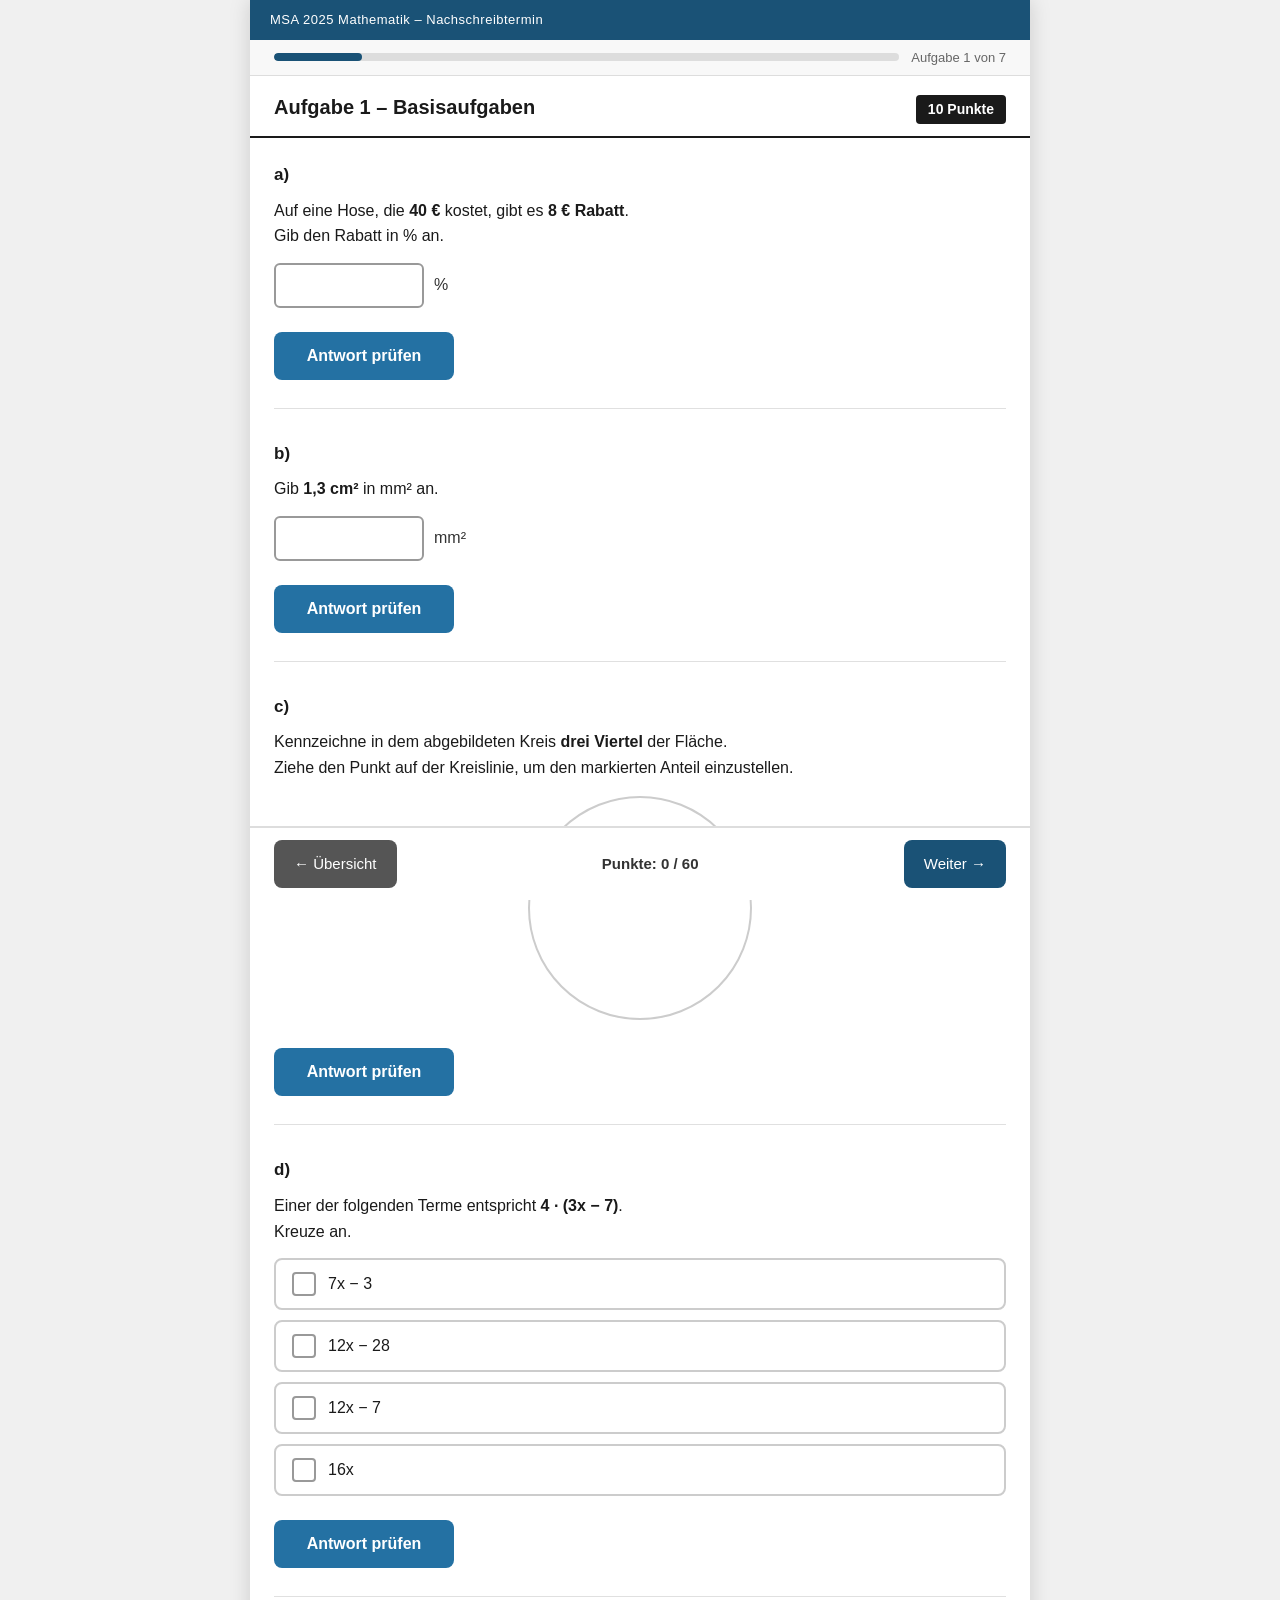
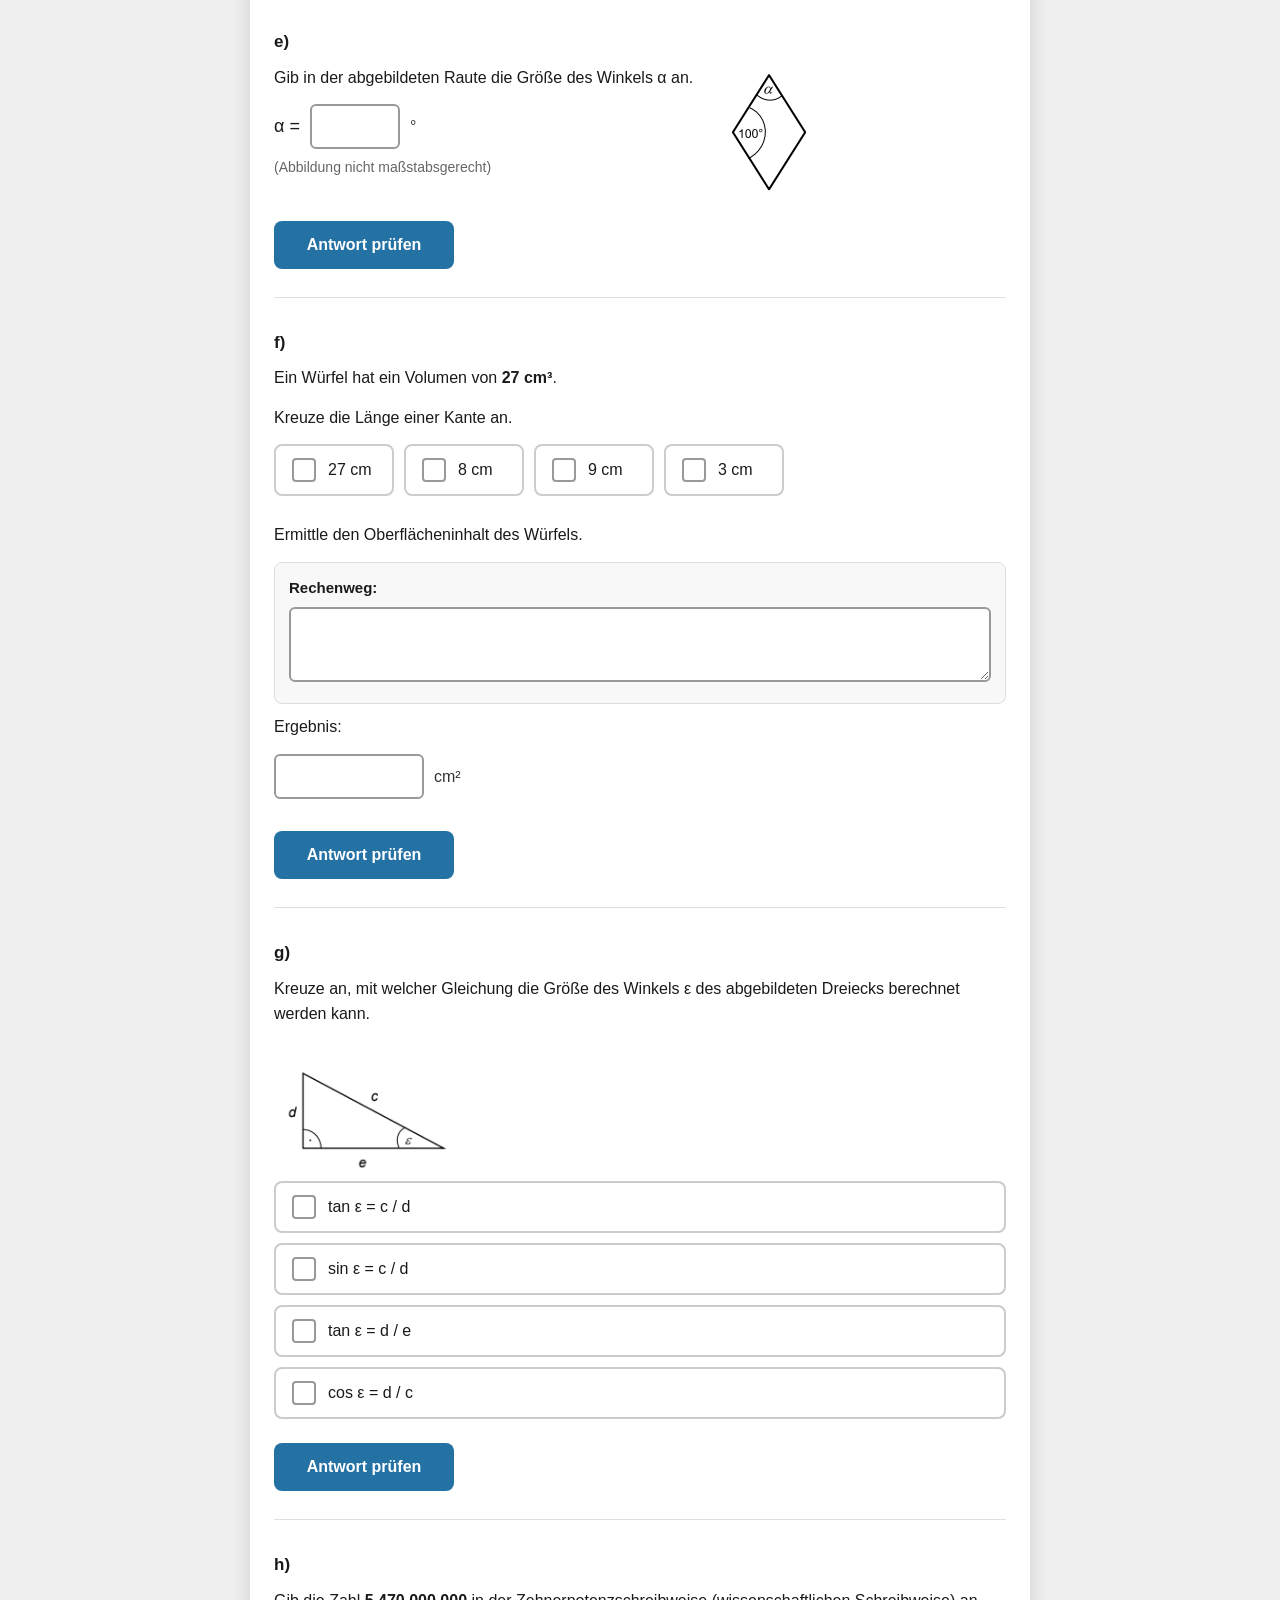
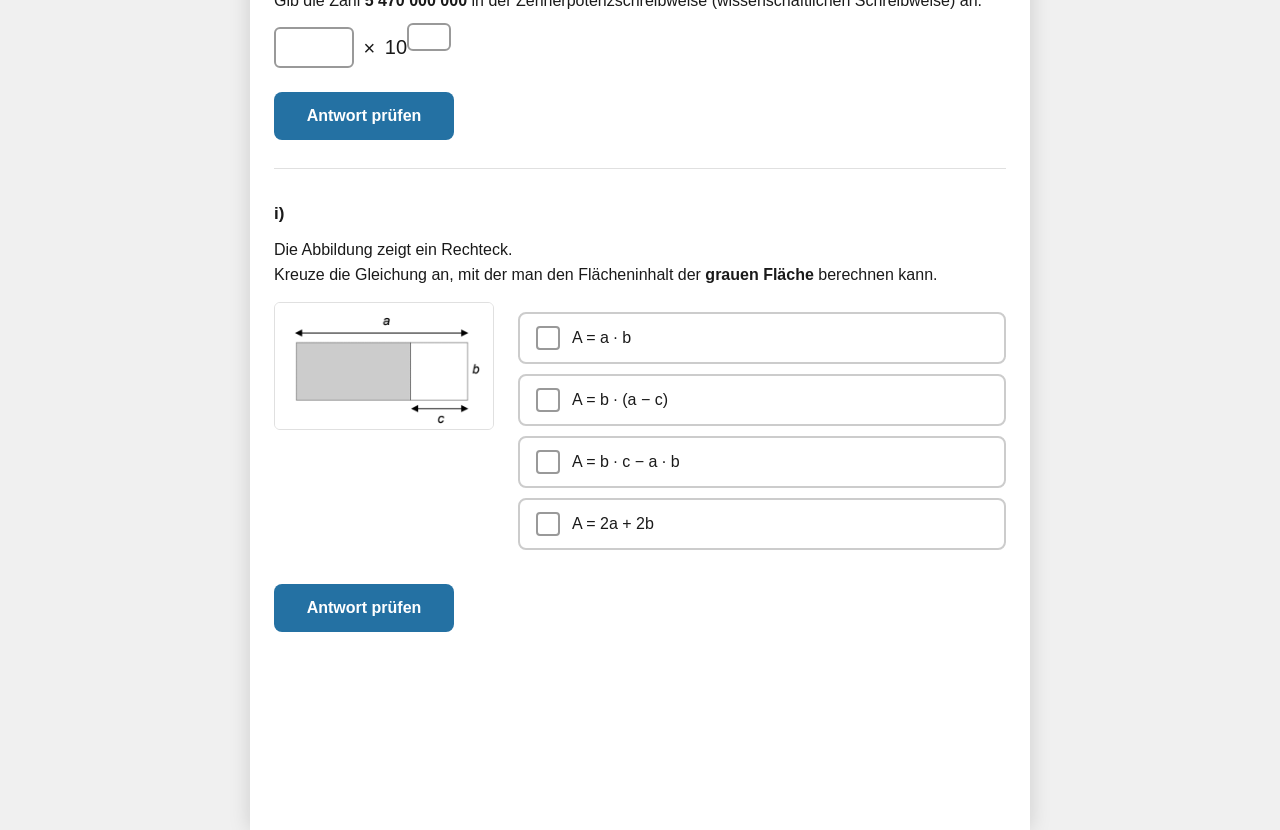
==== commit 9fa273e5: "eval fixes" ====
--- a/aufgabe1.html
+++ b/aufgabe1.html
@@ -539,6 +539,7 @@
 const mcSelections = {};
 
 function selectMC(groupId, el) {
+  /* Allow re-selection freely */
   const container = el.closest('.mc-options, .mc-inline');
   container.querySelectorAll('.mc-option').forEach(o => {
     o.classList.remove('selected','correct','incorrect');
@@ -567,166 +568,36 @@
   });
 }
 
+/*
+  checkMC – applies the new MC rule:
+  correct → chosen turns green
+  wrong   → chosen turns red, correct stays neutral
+*/
 function checkMC(groupId, correctVal, subId, maxPoints, hintText) {
   if (!mcSelections[groupId]) {
     alert('Bitte wähle eine Antwort aus.');
     return;
   }
-  const ok = (mcSelections[groupId] === correctVal);
+  const chosen = mcSelections[groupId];
+  const ok = (chosen === correctVal);
+
+  /* Visual: only colour the chosen option */
   const container = document.getElementById(`mc-${groupId}`);
   container.querySelectorAll('.mc-option').forEach(o => {
     o.classList.remove('correct','incorrect');
-    if (o.dataset.val === correctVal) o.classList.add('correct');
-    else if (o.dataset.val === mcSelections[groupId] && !ok)
-      o.classList.add('incorrect');
   });
+  container.querySelectorAll('.mc-option').forEach(o => {
+    if (o.dataset.val === chosen) {
+      o.classList.add(ok ? 'correct' : 'incorrect');
+    }
+    /* Do NOT add 'correct' to the right answer when wrong */
+  });
+
   state = recordScore(subId, maxPoints, ok, state);
   showFeedback(subId, ok, ok ? '' : hintText);
   updateNotice(subId);
   saveAndRefresh();
 }
-
-
-/* ══════════════════════════════════════════
-   1c  Interactive Circle Slicer
-   ══════════════════════════════════════════ */
-
-const canvas = document.getElementById('slicer-canvas');
-const ctx = canvas.getContext('2d');
-const CX = 110, CY = 110, CR = 90;
-
-// Angle in radians (0 = top = -π/2)
-// We store angle clockwise from top as a fraction of 2π
-let sliceFraction = loadCustom('slicer-fraction');
-if (sliceFraction === undefined || sliceFraction === null) {
-  sliceFraction = 0.1; // start at 10%
-}
-
-function angleFromFraction(f) {
-  // 0 at top (-π/2), going clockwise
-  return -Math.PI / 2 + f * 2 * Math.PI;
-}
-
-function fractionFromAngle(a) {
-  // Convert angle back to fraction (0=top, clockwise positive)
-  let f = (a + Math.PI / 2) / (2 * Math.PI);
-  if (f < 0) f += 1;
-  if (f > 1) f -= 1;
-  return f;
-}
-
-function drawSlicer() {
-  ctx.clearRect(0, 0, 220, 220);
-
-  // White circle
-  ctx.beginPath();
-  ctx.arc(CX, CY, CR, 0, 2 * Math.PI);
-  ctx.fillStyle = 'white';
-  ctx.fill();
-  ctx.strokeStyle = '#1a1a1a';
-  ctx.lineWidth = 2;
-  ctx.stroke();
-
-  // Coloured slice (clockwise from top)
-  const startAngle = -Math.PI / 2;
-  const endAngle = angleFromFraction(sliceFraction);
-
-  ctx.beginPath();
-  ctx.moveTo(CX, CY);
-  ctx.arc(CX, CY, CR, startAngle, endAngle, false);
-  ctx.closePath();
-  ctx.fillStyle = 'rgba(26, 82, 118, 0.35)';
-  ctx.fill();
-  ctx.strokeStyle = '#1a5276';
-  ctx.lineWidth = 2;
-  ctx.stroke();
-
-  // Line from centre to top (fixed)
-  ctx.beginPath();
-  ctx.moveTo(CX, CY);
-  ctx.lineTo(CX, CY - CR);
-  ctx.strokeStyle = '#1a1a1a';
-  ctx.lineWidth = 2;
-  ctx.stroke();
-
-  // Line from centre to handle point
-  const hx = CX + CR * Math.cos(endAngle);
-  const hy = CY + CR * Math.sin(endAngle);
-  ctx.beginPath();
-  ctx.moveTo(CX, CY);
-  ctx.lineTo(hx, hy);
-  ctx.strokeStyle = '#1a5276';
-  ctx.lineWidth = 2;
-  ctx.stroke();
-
-  // Handle dot
-  ctx.beginPath();
-  ctx.arc(hx, hy, 12, 0, 2 * Math.PI);
-  ctx.fillStyle = '#1a5276';
-  ctx.fill();
-  ctx.strokeStyle = 'white';
-  ctx.lineWidth = 2;
-  ctx.stroke();
-
-  // Centre dot
-  ctx.beginPath();
-  ctx.arc(CX, CY, 4, 0, 2 * Math.PI);
-  ctx.fillStyle = '#1a1a1a';
-  ctx.fill();
-
-  // Top dot
-  ctx.beginPath();
-  ctx.arc(CX, CY - CR, 5, 0, 2 * Math.PI);
-  ctx.fillStyle = '#1a1a1a';
-  ctx.fill();
-
-  // Update readout
-  const pct = Math.round(sliceFraction * 100);
-  document.getElementById('slicer-readout').textContent = pct + ' %';
-}
-
-function handleSlicerMove(clientX, clientY) {
-  const rect = canvas.getBoundingClientRect();
-  const x = clientX - rect.left - CX;
-  const y = clientY - rect.top - CY;
-  const angle = Math.atan2(y, x);
-  sliceFraction = fractionFromAngle(angle);
-  // Snap to nearest 5%
-  sliceFraction = Math.round(sliceFraction * 20) / 20;
-  if (sliceFraction <= 0) sliceFraction = 0.05;
-  if (sliceFraction > 1) sliceFraction = 1;
-  saveCustom('slicer-fraction', sliceFraction);
-  drawSlicer();
-}
-
-let isDragging = false;
-
-canvas.addEventListener('mousedown', (e) => {
-  isDragging = true;
-  handleSlicerMove(e.clientX, e.clientY);
-});
-canvas.addEventListener('mousemove', (e) => {
-  if (isDragging) handleSlicerMove(e.clientX, e.clientY);
-});
-document.addEventListener('mouseup', () => { isDragging = false; });
-
-canvas.addEventListener('touchstart', (e) => {
-  isDragging = true;
-  const t = e.touches[0];
-  handleSlicerMove(t.clientX, t.clientY);
-  e.preventDefault();
-}, { passive: false });
-canvas.addEventListener('touchmove', (e) => {
-  if (isDragging) {
-    const t = e.touches[0];
-    handleSlicerMove(t.clientX, t.clientY);
-  }
-  e.preventDefault();
-}, { passive: false });
-canvas.addEventListener('touchend', () => { isDragging = false; });
-
-drawSlicer();
-
 
 /* ── 1a ── */
 function check1a() {
@@ -735,7 +606,8 @@
   applyInputStyle('ans-1a', ok);
   state = recordScore('1a', 1, ok, state);
   showFeedback('1a', ok, ok ? '' :
-    'Prozentsatz = Rabatt ÷ Gesamtpreis × 100. Also: 8 ÷ 40 × 100 = ?');
+    'Überlege, welche Formel den Prozentsatz berechnet, ' +
+    'wenn Rabattbetrag und ursprünglicher Preis bekannt sind.');
   updateNotice('1a'); saveAndRefresh();
 }
 
@@ -746,40 +618,38 @@
   applyInputStyle('ans-1b', ok);
   state = recordScore('1b', 1, ok, state);
   showFeedback('1b', ok, ok ? '' :
-    '1 cm² = 100 mm² (nicht 10!). Also: 1,3 × 100 = ?');
+    'Denke daran, wie sich cm² und mm² zueinander verhalten. ' +
+    '1 cm hat wie viele mm?');
   updateNotice('1b'); saveAndRefresh();
 }
 
 /* ── 1c  Circle slicer ── */
 function check1c() {
-  // 75% = 3/4
   const pct = Math.round(sliceFraction * 100);
   const ok = (pct === 75);
-
   state = recordScore('1c', 1, ok, state);
-
   const fb = document.getElementById('feedback-1c');
   fb.classList.add('show');
   if (ok) {
     fb.className = 'feedback-box show correct';
     fb.innerHTML = '<span class="feedback-icon">✅</span>' +
-      '<strong>Richtig!</strong> 75 % = drei Viertel. (1/1 Punkt)';
+      '<strong>Richtig!</strong> (1/1 Punkt)';
   } else {
     fb.className = 'feedback-box show incorrect';
     fb.innerHTML = '<span class="feedback-icon">❌</span>' +
-      '<strong>Leider falsch.</strong> Du hast ' + pct + ' % markiert.' +
-      '<div class="hint-text">💡 Drei Viertel = 3/4 = 75 %. ' +
-      'Ziehe den Punkt, bis die Anzeige 75 % zeigt.</div>';
+      '<strong>Leider falsch.</strong> Du hast ' + pct + '% markiert.' +
+      '<div class="hint-text">💡 Drei Viertel bedeutet, ' +
+      'dass der markierte Anteil genau 3 von 4 gleichen Teilen entspricht.' +
+      '</div>';
   }
-
   updateNotice('1c'); saveAndRefresh();
 }
 
 /* ── 1d ── */
 function check1d() {
-  checkMC('1d', 'B', '1d', 1,
-    'Multipliziere aus: 4 · 3x = 12x und 4 · (−7) = −28. ' +
-    'Also: 4 · (3x − 7) = 12x − 28.');
+  checkMC('1d','B','1d', 1,
+    'Wende das Distributivgesetz an: ' +
+    'multipliziere jeden Term in der Klammer mit dem Faktor außen.');
 }
 
 /* ── 1e ── */
@@ -789,47 +659,39 @@
   applyInputStyle('ans-1e', ok);
   state = recordScore('1e', 1, ok, state);
   showFeedback('1e', ok, ok ? '' :
-    'In einer Raute sind gegenüberliegende Winkel gleich groß. ' +
-    'Benachbarte Winkel ergänzen sich zu 180°: α + 100° = 180°.');
+    'Welche Beziehung gilt zwischen benachbarten Winkeln in einer Raute?');
   updateNotice('1e'); saveAndRefresh();
 }
 
-/* ── 1f  Kante + Oberfläche with calc check ── */
+/* ── 1f ── */
 function check1f() {
   const edgeOk = (mcSelections['1f-edge'] === '3');
   const surfVal = parseNum(document.getElementById('ans-1f-surface').value);
-  const surfOk = Math.abs(surfVal - 54) < 0.5;
-
-  // Check calculation text
+  const surfOk  = Math.abs(surfVal - 54) < 0.5;
+
   const calcText = document.getElementById('ans-1f-calc').value;
-  const calcEl = document.getElementById('ans-1f-calc');
-  calcEl.classList.remove('correct', 'incorrect');
-
-  // Calc should contain: formula reference (6, a², 9, 54)
-  const ct = calcText.toLowerCase().replace(/\s/g, '');
-  const hasFormula = ct.includes('6') && (ct.includes('9') || ct.includes('3²') || ct.includes('3^2'));
-  const hasResult = ct.includes('54');
+  const calcEl   = document.getElementById('ans-1f-calc');
+  calcEl.classList.remove('correct','incorrect');
+  const ct = calcText.toLowerCase().replace(/\s/g,'');
+  const hasFormula = ct.includes('6') &&
+    (ct.includes('9') || ct.includes('3²') || ct.includes('3^2'));
+  const hasResult  = ct.includes('54');
   const calcOk = calcText.trim().length > 5 && hasFormula && hasResult;
-
   calcEl.classList.add(calcOk ? 'correct' : 'incorrect');
 
-  // MC visual
+  /* MC visual – only colour the chosen option */
   const container = document.getElementById('mc-1f-edge');
   container.querySelectorAll('.mc-option').forEach(o => {
     o.classList.remove('correct','incorrect');
-    if (o.dataset.val === '3') o.classList.add('correct');
-    else if (o.dataset.val === mcSelections['1f-edge'] && !edgeOk)
-      o.classList.add('incorrect');
+    if (o.dataset.val === mcSelections['1f-edge']) {
+      o.classList.add(edgeOk ? 'correct' : 'incorrect');
+    }
   });
 
   clearInputStyle('ans-1f-surface');
   applyInputStyle('ans-1f-surface', surfOk);
 
-  // Scoring: 1 P edge, 1 P surface (calc + result)
-  // Surface point only if both calc and result are correct
-  const surfPoint = (surfOk && calcOk) ? 1 : (surfOk ? 1 : 0);
-  const earned = (edgeOk ? 1 : 0) + surfPoint;
-
+  const earned = (edgeOk ? 1 : 0) + (surfOk ? 1 : 0);
   state = recordPartialScore('1f', earned, 2, state);
 
   const fb = document.getElementById('feedback-1f');
@@ -839,14 +701,18 @@
     fb.innerHTML = '<span class="feedback-icon">✅</span>' +
       '<strong>Richtig!</strong> (2/2 Punkte)';
     if (!calcOk) {
-      fb.innerHTML += '<div class="hint-text">⚠️ Dein Ergebnis stimmt, ' +
-        'aber der Rechenweg sollte die Formel O = 6 · a² enthalten.</div>';
+      fb.innerHTML += '<div class="hint-text">⚠️ Dein Ergebnis stimmt. ' +
+        'Achte beim nächsten Mal darauf, den Rechenweg ' +
+        'vollständig aufzuschreiben.</div>';
     }
   } else {
     const hints = [];
-    if (!edgeOk) hints.push('V = a³ → a = ∛27 = 3 cm.');
-    if (!surfOk) hints.push('Oberfläche = 6 · a² = 6 · 3² = 6 · 9 = 54 cm².');
-    if (!calcOk && surfOk) hints.push('Notiere deinen Rechenweg: O = 6 · a² = 6 · 9 = 54.');
+    if (!edgeOk)
+      hints.push('Wie lautet die Formel für das Volumen eines Würfels? ' +
+        'Welche Kantenlänge ergibt das gegebene Volumen?');
+    if (!surfOk)
+      hints.push('Wie viele Flächen hat ein Würfel, ' +
+        'und wie berechnet man den Flächeninhalt einer Fläche?');
     fb.className = 'feedback-box show incorrect';
     fb.innerHTML = `<span class="feedback-icon">⚠️</span>
       <strong>${earned}/2 Punkte.</strong>
@@ -857,50 +723,43 @@
 
 /* ── 1g ── */
 function check1g() {
-  checkMC('1g', 'C', '1g', 1,
-    'Im rechtwinkligen Dreieck: tan(ε) = Gegenkathete / Ankathete. ' +
-    'Die Gegenkathete von ε ist d, die Ankathete ist e. ' +
-    'Also: tan ε = d / e.');
-}
-
-/* ── 1h  Scientific notation ── */
+  checkMC('1g','C','1g', 1,
+    'Welche trigonometrische Funktion beschreibt das Verhältnis ' +
+    'von Gegenkathete zu Ankathete?');
+}
+
+/* ── 1h ── */
 function check1h() {
   const baseVal = parseNum(document.getElementById('ans-1h-base').value);
-  const expVal = parseNum(document.getElementById('ans-1h-exp').value);
-
-  // 5 470 000 000 = 5.47 × 10^9
+  const expVal  = parseNum(document.getElementById('ans-1h-exp').value);
   const userResult = baseVal * Math.pow(10, expVal);
   const ok = !isNaN(baseVal) && !isNaN(expVal) &&
              Math.abs(userResult - 5470000000) < 1000 &&
              baseVal >= 1 && baseVal < 10;
-
   clearInputStyle('ans-1h-base');
   document.getElementById('ans-1h-exp').classList.remove('correct','incorrect');
   applyInputStyle('ans-1h-base', ok);
-  document.getElementById('ans-1h-exp').classList.add(ok ? 'correct' : 'incorrect');
-
+  document.getElementById('ans-1h-exp')
+    .classList.add(ok ? 'correct' : 'incorrect');
   state = recordScore('1h', 1, ok, state);
-
   showFeedback('1h', ok, ok ? '' :
-    'Schiebe das Komma so, dass eine Zahl zwischen 1 und 10 entsteht. ' +
-    'Zähle dann, wie viele Stellen das Komma gewandert ist – das ist der Exponent.');
-
+    'Der Vorfaktor muss zwischen 1 (einschließlich) und 10 (ausschließlich) liegen. ' +
+    'Der Exponent gibt an, um wie viele Stellen das Komma verschoben wird.');
   updateNotice('1h'); saveAndRefresh();
 }
 
 /* ── 1i ── */
 function check1i() {
-  checkMC('1i', 'B', '1i', 1,
-    'Die graue Fläche = gesamtes Rechteck minus weiße Fläche. ' +
-    'Gesamtes Rechteck: a · b. Weiße Fläche: c · b. ' +
-    'Grau = a·b − c·b = b·(a − c).');
-}
-
-
-/* ── Restore everything on page load ── */
+  checkMC('1i','B','1i', 1,
+    'Die graue Fläche ergibt sich aus der Gesamtfläche ' +
+    'minus der weißen Teilfläche.');
+}
+
+/* ── Restore MC selections + notices on page load ── */
 (function init() {
   ['1d','1f-edge','1g','1i'].forEach(id => restoreMC(id));
-  ['1a','1b','1c','1d','1e','1f','1g','1h','1i'].forEach(id => updateNotice(id));
+  ['1a','1b','1c','1d','1e','1f','1g','1h','1i']
+    .forEach(id => updateNotice(id));
   updateScoreDisplay();
 })();
 </script>
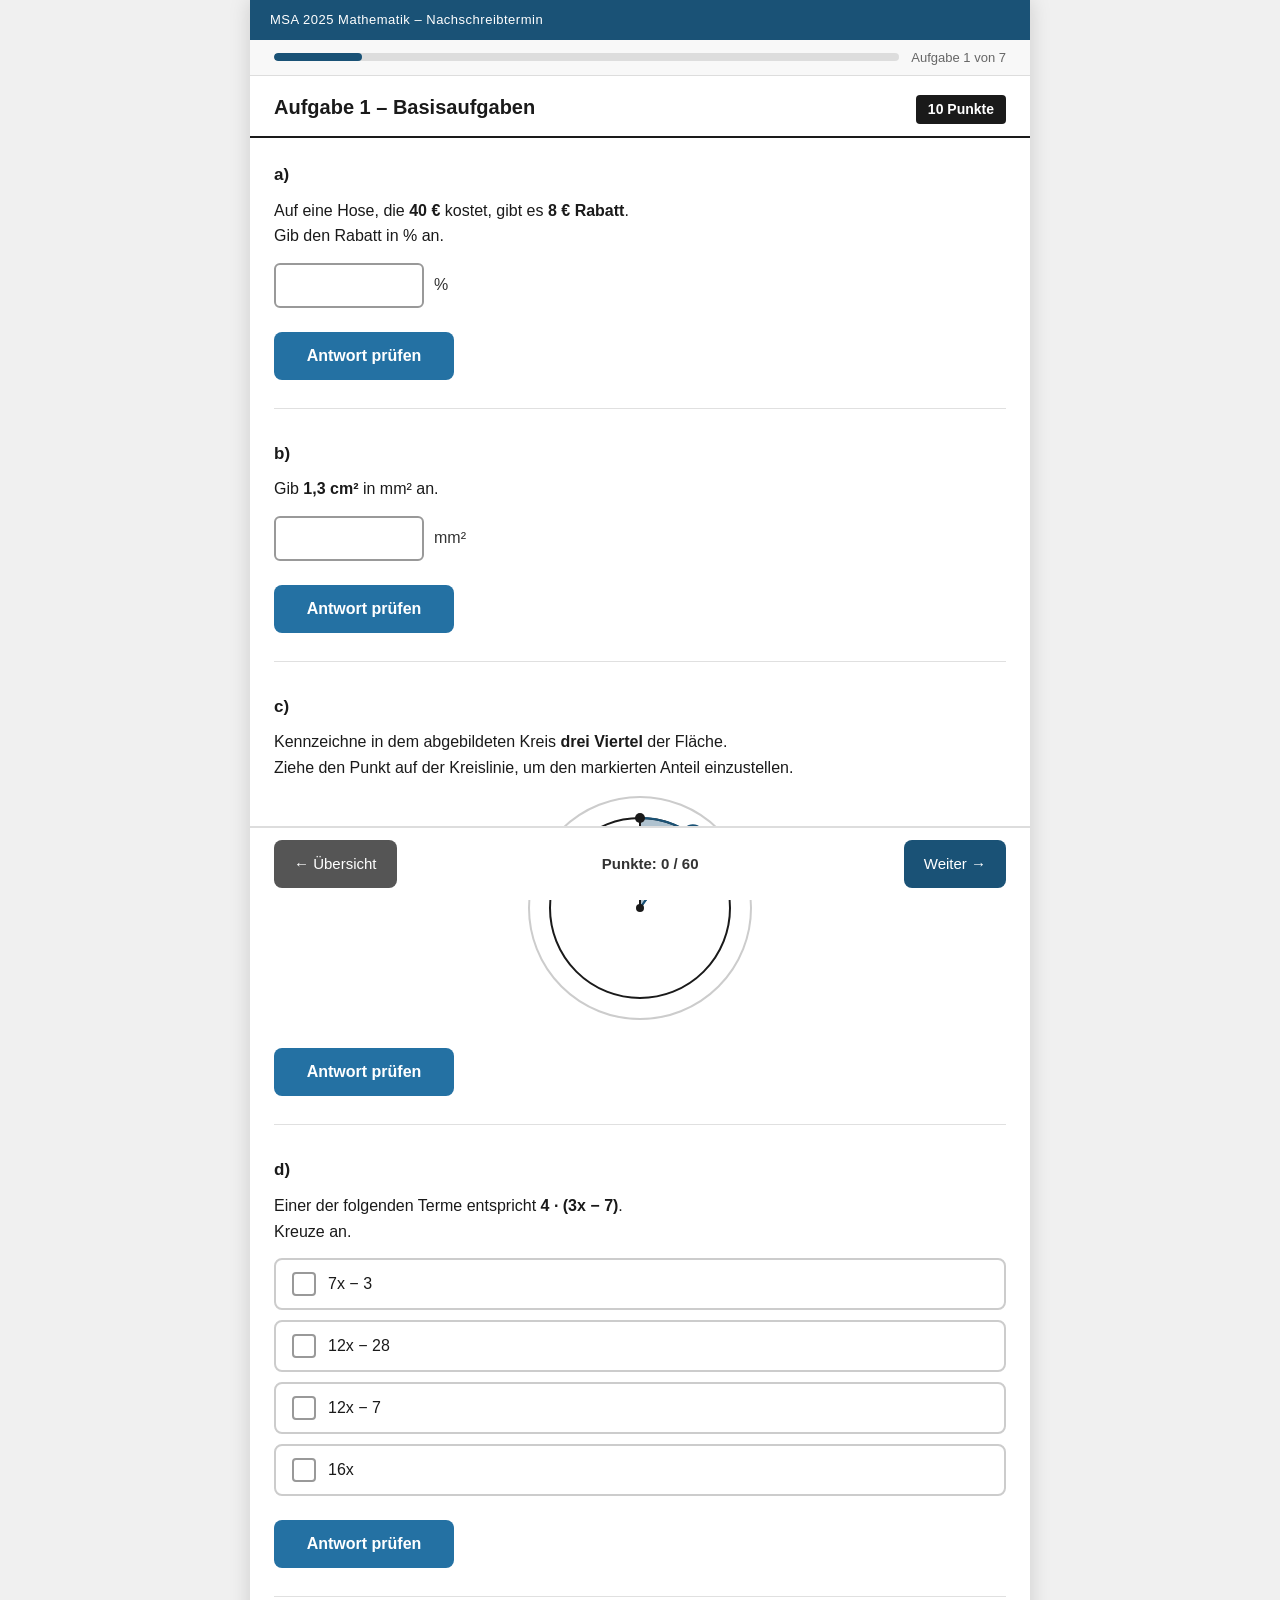
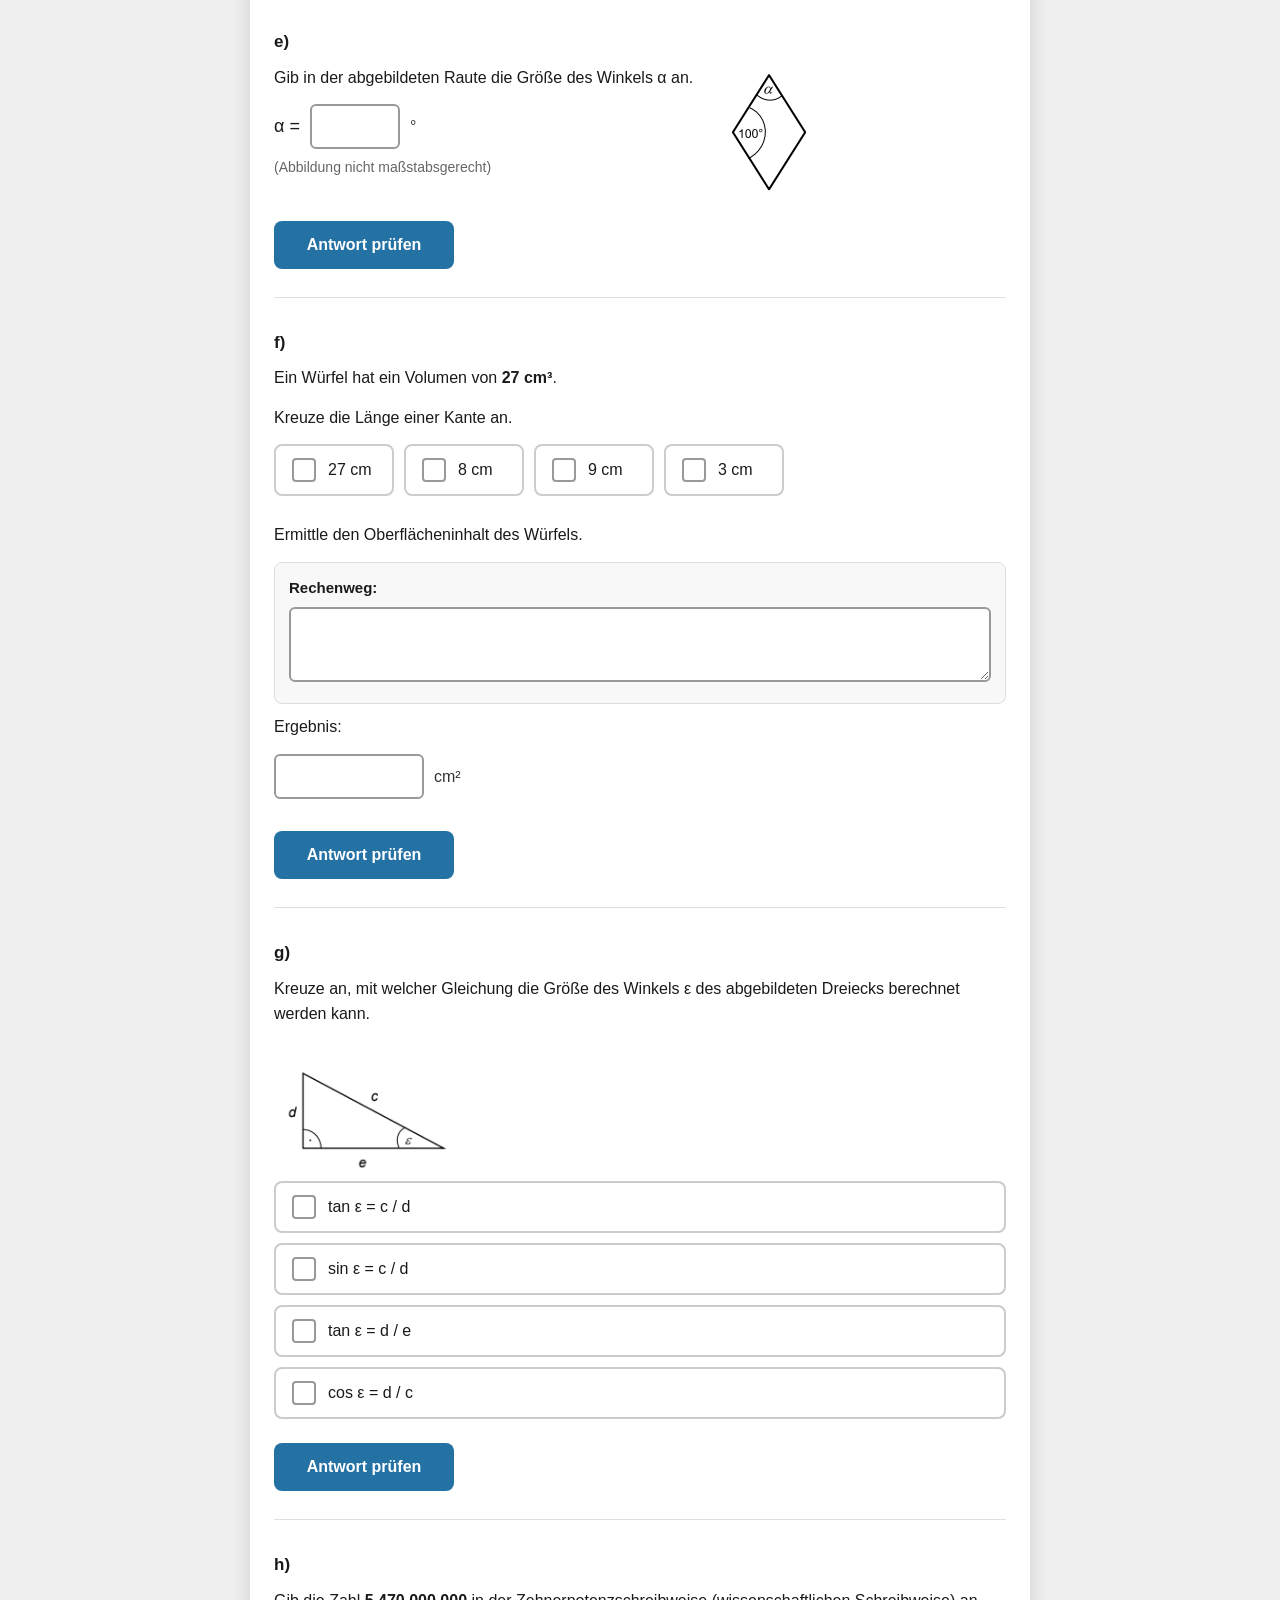
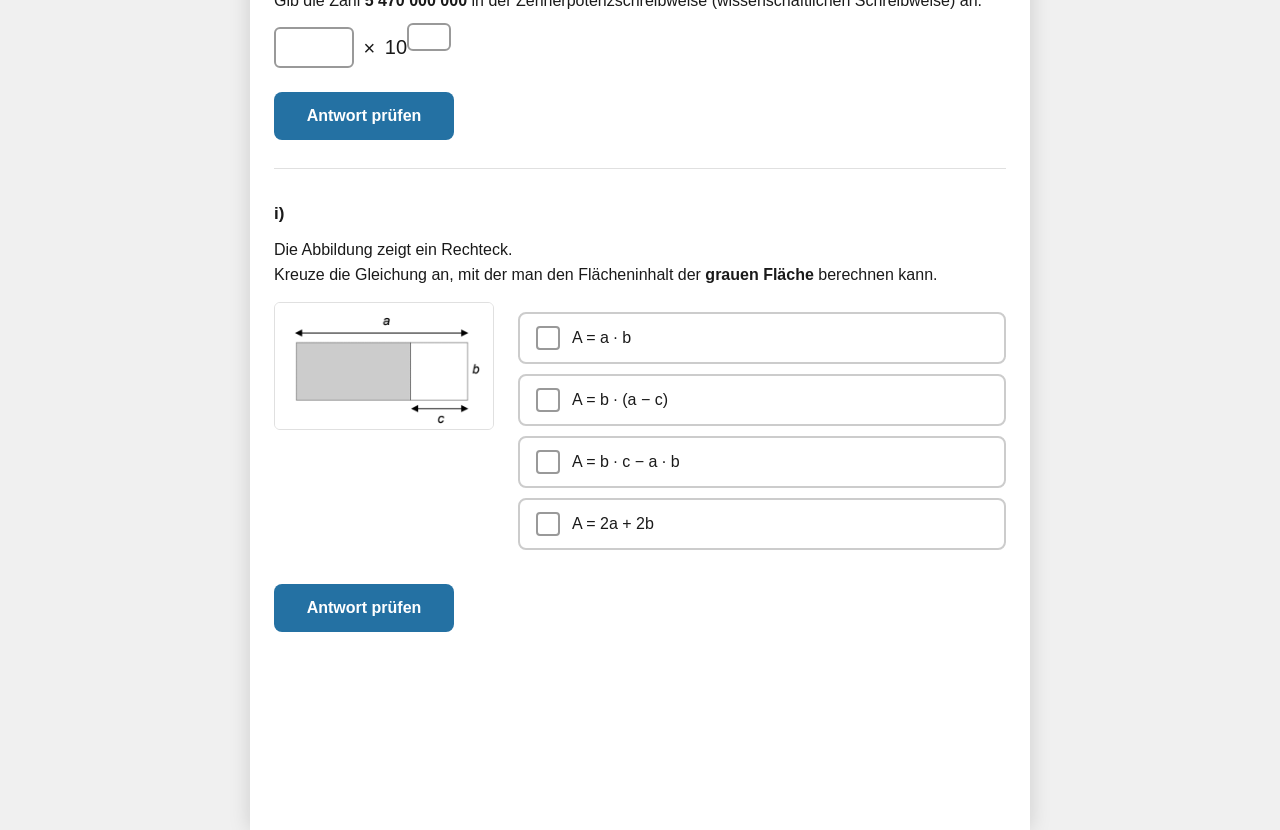
==== commit 4dfa462b: "a1 fix or not" ====
--- a/aufgabe1.html
+++ b/aufgabe1.html
@@ -539,7 +539,6 @@
 const mcSelections = {};
 
 function selectMC(groupId, el) {
-  /* Allow re-selection freely */
   const container = el.closest('.mc-options, .mc-inline');
   container.querySelectorAll('.mc-option').forEach(o => {
     o.classList.remove('selected','correct','incorrect');
@@ -568,36 +567,166 @@
   });
 }
 
-/*
-  checkMC – applies the new MC rule:
-  correct → chosen turns green
-  wrong   → chosen turns red, correct stays neutral
-*/
 function checkMC(groupId, correctVal, subId, maxPoints, hintText) {
   if (!mcSelections[groupId]) {
     alert('Bitte wähle eine Antwort aus.');
     return;
   }
-  const chosen = mcSelections[groupId];
-  const ok = (chosen === correctVal);
-
-  /* Visual: only colour the chosen option */
+  const ok = (mcSelections[groupId] === correctVal);
   const container = document.getElementById(`mc-${groupId}`);
   container.querySelectorAll('.mc-option').forEach(o => {
     o.classList.remove('correct','incorrect');
+    if (o.dataset.val === correctVal) o.classList.add('correct');
+    else if (o.dataset.val === mcSelections[groupId] && !ok)
+      o.classList.add('incorrect');
   });
-  container.querySelectorAll('.mc-option').forEach(o => {
-    if (o.dataset.val === chosen) {
-      o.classList.add(ok ? 'correct' : 'incorrect');
-    }
-    /* Do NOT add 'correct' to the right answer when wrong */
-  });
-
   state = recordScore(subId, maxPoints, ok, state);
   showFeedback(subId, ok, ok ? '' : hintText);
   updateNotice(subId);
   saveAndRefresh();
 }
+
+
+/* ══════════════════════════════════════════
+   1c  Interactive Circle Slicer
+   ══════════════════════════════════════════ */
+
+const canvas = document.getElementById('slicer-canvas');
+const ctx = canvas.getContext('2d');
+const CX = 110, CY = 110, CR = 90;
+
+// Angle in radians (0 = top = -π/2)
+// We store angle clockwise from top as a fraction of 2π
+let sliceFraction = loadCustom('slicer-fraction');
+if (sliceFraction === undefined || sliceFraction === null) {
+  sliceFraction = 0.1; // start at 10%
+}
+
+function angleFromFraction(f) {
+  // 0 at top (-π/2), going clockwise
+  return -Math.PI / 2 + f * 2 * Math.PI;
+}
+
+function fractionFromAngle(a) {
+  // Convert angle back to fraction (0=top, clockwise positive)
+  let f = (a + Math.PI / 2) / (2 * Math.PI);
+  if (f < 0) f += 1;
+  if (f > 1) f -= 1;
+  return f;
+}
+
+function drawSlicer() {
+  ctx.clearRect(0, 0, 220, 220);
+
+  // White circle
+  ctx.beginPath();
+  ctx.arc(CX, CY, CR, 0, 2 * Math.PI);
+  ctx.fillStyle = 'white';
+  ctx.fill();
+  ctx.strokeStyle = '#1a1a1a';
+  ctx.lineWidth = 2;
+  ctx.stroke();
+
+  // Coloured slice (clockwise from top)
+  const startAngle = -Math.PI / 2;
+  const endAngle = angleFromFraction(sliceFraction);
+
+  ctx.beginPath();
+  ctx.moveTo(CX, CY);
+  ctx.arc(CX, CY, CR, startAngle, endAngle, false);
+  ctx.closePath();
+  ctx.fillStyle = 'rgba(26, 82, 118, 0.35)';
+  ctx.fill();
+  ctx.strokeStyle = '#1a5276';
+  ctx.lineWidth = 2;
+  ctx.stroke();
+
+  // Line from centre to top (fixed)
+  ctx.beginPath();
+  ctx.moveTo(CX, CY);
+  ctx.lineTo(CX, CY - CR);
+  ctx.strokeStyle = '#1a1a1a';
+  ctx.lineWidth = 2;
+  ctx.stroke();
+
+  // Line from centre to handle point
+  const hx = CX + CR * Math.cos(endAngle);
+  const hy = CY + CR * Math.sin(endAngle);
+  ctx.beginPath();
+  ctx.moveTo(CX, CY);
+  ctx.lineTo(hx, hy);
+  ctx.strokeStyle = '#1a5276';
+  ctx.lineWidth = 2;
+  ctx.stroke();
+
+  // Handle dot
+  ctx.beginPath();
+  ctx.arc(hx, hy, 12, 0, 2 * Math.PI);
+  ctx.fillStyle = '#1a5276';
+  ctx.fill();
+  ctx.strokeStyle = 'white';
+  ctx.lineWidth = 2;
+  ctx.stroke();
+
+  // Centre dot
+  ctx.beginPath();
+  ctx.arc(CX, CY, 4, 0, 2 * Math.PI);
+  ctx.fillStyle = '#1a1a1a';
+  ctx.fill();
+
+  // Top dot
+  ctx.beginPath();
+  ctx.arc(CX, CY - CR, 5, 0, 2 * Math.PI);
+  ctx.fillStyle = '#1a1a1a';
+  ctx.fill();
+
+  // Update readout
+  const pct = Math.round(sliceFraction * 100);
+  document.getElementById('slicer-readout').textContent = pct + ' %';
+}
+
+function handleSlicerMove(clientX, clientY) {
+  const rect = canvas.getBoundingClientRect();
+  const x = clientX - rect.left - CX;
+  const y = clientY - rect.top - CY;
+  const angle = Math.atan2(y, x);
+  sliceFraction = fractionFromAngle(angle);
+  // Snap to nearest 5%
+  sliceFraction = Math.round(sliceFraction * 20) / 20;
+  if (sliceFraction <= 0) sliceFraction = 0.05;
+  if (sliceFraction > 1) sliceFraction = 1;
+  saveCustom('slicer-fraction', sliceFraction);
+  drawSlicer();
+}
+
+let isDragging = false;
+
+canvas.addEventListener('mousedown', (e) => {
+  isDragging = true;
+  handleSlicerMove(e.clientX, e.clientY);
+});
+canvas.addEventListener('mousemove', (e) => {
+  if (isDragging) handleSlicerMove(e.clientX, e.clientY);
+});
+document.addEventListener('mouseup', () => { isDragging = false; });
+
+canvas.addEventListener('touchstart', (e) => {
+  isDragging = true;
+  const t = e.touches[0];
+  handleSlicerMove(t.clientX, t.clientY);
+  e.preventDefault();
+}, { passive: false });
+canvas.addEventListener('touchmove', (e) => {
+  if (isDragging) {
+    const t = e.touches[0];
+    handleSlicerMove(t.clientX, t.clientY);
+  }
+  e.preventDefault();
+}, { passive: false });
+canvas.addEventListener('touchend', () => { isDragging = false; });
+
+drawSlicer();
+
 
 /* ── 1a ── */
 function check1a() {
@@ -606,8 +735,7 @@
   applyInputStyle('ans-1a', ok);
   state = recordScore('1a', 1, ok, state);
   showFeedback('1a', ok, ok ? '' :
-    'Überlege, welche Formel den Prozentsatz berechnet, ' +
-    'wenn Rabattbetrag und ursprünglicher Preis bekannt sind.');
+    'Prozentsatz = Rabatt ÷ Gesamtpreis × 100. Also: 8 ÷ 40 × 100 = ?');
   updateNotice('1a'); saveAndRefresh();
 }
 
@@ -618,38 +746,40 @@
   applyInputStyle('ans-1b', ok);
   state = recordScore('1b', 1, ok, state);
   showFeedback('1b', ok, ok ? '' :
-    'Denke daran, wie sich cm² und mm² zueinander verhalten. ' +
-    '1 cm hat wie viele mm?');
+    '1 cm² = 100 mm² (nicht 10!). Also: 1,3 × 100 = ?');
   updateNotice('1b'); saveAndRefresh();
 }
 
 /* ── 1c  Circle slicer ── */
 function check1c() {
+  // 75% = 3/4
   const pct = Math.round(sliceFraction * 100);
   const ok = (pct === 75);
+
   state = recordScore('1c', 1, ok, state);
+
   const fb = document.getElementById('feedback-1c');
   fb.classList.add('show');
   if (ok) {
     fb.className = 'feedback-box show correct';
     fb.innerHTML = '<span class="feedback-icon">✅</span>' +
-      '<strong>Richtig!</strong> (1/1 Punkt)';
+      '<strong>Richtig!</strong> 75 % = drei Viertel. (1/1 Punkt)';
   } else {
     fb.className = 'feedback-box show incorrect';
     fb.innerHTML = '<span class="feedback-icon">❌</span>' +
-      '<strong>Leider falsch.</strong> Du hast ' + pct + '% markiert.' +
-      '<div class="hint-text">💡 Drei Viertel bedeutet, ' +
-      'dass der markierte Anteil genau 3 von 4 gleichen Teilen entspricht.' +
-      '</div>';
+      '<strong>Leider falsch.</strong> Du hast ' + pct + ' % markiert.' +
+      '<div class="hint-text">💡 Drei Viertel = 3/4 = 75 %. ' +
+      'Ziehe den Punkt, bis die Anzeige 75 % zeigt.</div>';
   }
+
   updateNotice('1c'); saveAndRefresh();
 }
 
 /* ── 1d ── */
 function check1d() {
-  checkMC('1d','B','1d', 1,
-    'Wende das Distributivgesetz an: ' +
-    'multipliziere jeden Term in der Klammer mit dem Faktor außen.');
+  checkMC('1d', 'B', '1d', 1,
+    'Multipliziere aus: 4 · 3x = 12x und 4 · (−7) = −28. ' +
+    'Also: 4 · (3x − 7) = 12x − 28.');
 }
 
 /* ── 1e ── */
@@ -659,39 +789,47 @@
   applyInputStyle('ans-1e', ok);
   state = recordScore('1e', 1, ok, state);
   showFeedback('1e', ok, ok ? '' :
-    'Welche Beziehung gilt zwischen benachbarten Winkeln in einer Raute?');
+    'In einer Raute sind gegenüberliegende Winkel gleich groß. ' +
+    'Benachbarte Winkel ergänzen sich zu 180°: α + 100° = 180°.');
   updateNotice('1e'); saveAndRefresh();
 }
 
-/* ── 1f ── */
+/* ── 1f  Kante + Oberfläche with calc check ── */
 function check1f() {
   const edgeOk = (mcSelections['1f-edge'] === '3');
   const surfVal = parseNum(document.getElementById('ans-1f-surface').value);
-  const surfOk  = Math.abs(surfVal - 54) < 0.5;
-
+  const surfOk = Math.abs(surfVal - 54) < 0.5;
+
+  // Check calculation text
   const calcText = document.getElementById('ans-1f-calc').value;
-  const calcEl   = document.getElementById('ans-1f-calc');
-  calcEl.classList.remove('correct','incorrect');
-  const ct = calcText.toLowerCase().replace(/\s/g,'');
-  const hasFormula = ct.includes('6') &&
-    (ct.includes('9') || ct.includes('3²') || ct.includes('3^2'));
-  const hasResult  = ct.includes('54');
+  const calcEl = document.getElementById('ans-1f-calc');
+  calcEl.classList.remove('correct', 'incorrect');
+
+  // Calc should contain: formula reference (6, a², 9, 54)
+  const ct = calcText.toLowerCase().replace(/\s/g, '');
+  const hasFormula = ct.includes('6') && (ct.includes('9') || ct.includes('3²') || ct.includes('3^2'));
+  const hasResult = ct.includes('54');
   const calcOk = calcText.trim().length > 5 && hasFormula && hasResult;
+
   calcEl.classList.add(calcOk ? 'correct' : 'incorrect');
 
-  /* MC visual – only colour the chosen option */
+  // MC visual
   const container = document.getElementById('mc-1f-edge');
   container.querySelectorAll('.mc-option').forEach(o => {
     o.classList.remove('correct','incorrect');
-    if (o.dataset.val === mcSelections['1f-edge']) {
-      o.classList.add(edgeOk ? 'correct' : 'incorrect');
-    }
+    if (o.dataset.val === '3') o.classList.add('correct');
+    else if (o.dataset.val === mcSelections['1f-edge'] && !edgeOk)
+      o.classList.add('incorrect');
   });
 
   clearInputStyle('ans-1f-surface');
   applyInputStyle('ans-1f-surface', surfOk);
 
-  const earned = (edgeOk ? 1 : 0) + (surfOk ? 1 : 0);
+  // Scoring: 1 P edge, 1 P surface (calc + result)
+  // Surface point only if both calc and result are correct
+  const surfPoint = (surfOk && calcOk) ? 1 : (surfOk ? 1 : 0);
+  const earned = (edgeOk ? 1 : 0) + surfPoint;
+
   state = recordPartialScore('1f', earned, 2, state);
 
   const fb = document.getElementById('feedback-1f');
@@ -701,18 +839,14 @@
     fb.innerHTML = '<span class="feedback-icon">✅</span>' +
       '<strong>Richtig!</strong> (2/2 Punkte)';
     if (!calcOk) {
-      fb.innerHTML += '<div class="hint-text">⚠️ Dein Ergebnis stimmt. ' +
-        'Achte beim nächsten Mal darauf, den Rechenweg ' +
-        'vollständig aufzuschreiben.</div>';
+      fb.innerHTML += '<div class="hint-text">⚠️ Dein Ergebnis stimmt, ' +
+        'aber der Rechenweg sollte die Formel O = 6 · a² enthalten.</div>';
     }
   } else {
     const hints = [];
-    if (!edgeOk)
-      hints.push('Wie lautet die Formel für das Volumen eines Würfels? ' +
-        'Welche Kantenlänge ergibt das gegebene Volumen?');
-    if (!surfOk)
-      hints.push('Wie viele Flächen hat ein Würfel, ' +
-        'und wie berechnet man den Flächeninhalt einer Fläche?');
+    if (!edgeOk) hints.push('V = a³ → a = ∛27 = 3 cm.');
+    if (!surfOk) hints.push('Oberfläche = 6 · a² = 6 · 3² = 6 · 9 = 54 cm².');
+    if (!calcOk && surfOk) hints.push('Notiere deinen Rechenweg: O = 6 · a² = 6 · 9 = 54.');
     fb.className = 'feedback-box show incorrect';
     fb.innerHTML = `<span class="feedback-icon">⚠️</span>
       <strong>${earned}/2 Punkte.</strong>
@@ -723,43 +857,50 @@
 
 /* ── 1g ── */
 function check1g() {
-  checkMC('1g','C','1g', 1,
-    'Welche trigonometrische Funktion beschreibt das Verhältnis ' +
-    'von Gegenkathete zu Ankathete?');
-}
-
-/* ── 1h ── */
+  checkMC('1g', 'C', '1g', 1,
+    'Im rechtwinkligen Dreieck: tan(ε) = Gegenkathete / Ankathete. ' +
+    'Die Gegenkathete von ε ist d, die Ankathete ist e. ' +
+    'Also: tan ε = d / e.');
+}
+
+/* ── 1h  Scientific notation ── */
 function check1h() {
   const baseVal = parseNum(document.getElementById('ans-1h-base').value);
-  const expVal  = parseNum(document.getElementById('ans-1h-exp').value);
+  const expVal = parseNum(document.getElementById('ans-1h-exp').value);
+
+  // 5 470 000 000 = 5.47 × 10^9
   const userResult = baseVal * Math.pow(10, expVal);
   const ok = !isNaN(baseVal) && !isNaN(expVal) &&
              Math.abs(userResult - 5470000000) < 1000 &&
              baseVal >= 1 && baseVal < 10;
+
   clearInputStyle('ans-1h-base');
   document.getElementById('ans-1h-exp').classList.remove('correct','incorrect');
   applyInputStyle('ans-1h-base', ok);
-  document.getElementById('ans-1h-exp')
-    .classList.add(ok ? 'correct' : 'incorrect');
+  document.getElementById('ans-1h-exp').classList.add(ok ? 'correct' : 'incorrect');
+
   state = recordScore('1h', 1, ok, state);
+
   showFeedback('1h', ok, ok ? '' :
-    'Der Vorfaktor muss zwischen 1 (einschließlich) und 10 (ausschließlich) liegen. ' +
-    'Der Exponent gibt an, um wie viele Stellen das Komma verschoben wird.');
+    'Schiebe das Komma so, dass eine Zahl zwischen 1 und 10 entsteht. ' +
+    'Zähle dann, wie viele Stellen das Komma gewandert ist – das ist der Exponent.');
+
   updateNotice('1h'); saveAndRefresh();
 }
 
 /* ── 1i ── */
 function check1i() {
-  checkMC('1i','B','1i', 1,
-    'Die graue Fläche ergibt sich aus der Gesamtfläche ' +
-    'minus der weißen Teilfläche.');
-}
-
-/* ── Restore MC selections + notices on page load ── */
+  checkMC('1i', 'B', '1i', 1,
+    'Die graue Fläche = gesamtes Rechteck minus weiße Fläche. ' +
+    'Gesamtes Rechteck: a · b. Weiße Fläche: c · b. ' +
+    'Grau = a·b − c·b = b·(a − c).');
+}
+
+
+/* ── Restore everything on page load ── */
 (function init() {
   ['1d','1f-edge','1g','1i'].forEach(id => restoreMC(id));
-  ['1a','1b','1c','1d','1e','1f','1g','1h','1i']
-    .forEach(id => updateNotice(id));
+  ['1a','1b','1c','1d','1e','1f','1g','1h','1i'].forEach(id => updateNotice(id));
   updateScoreDisplay();
 })();
 </script>
